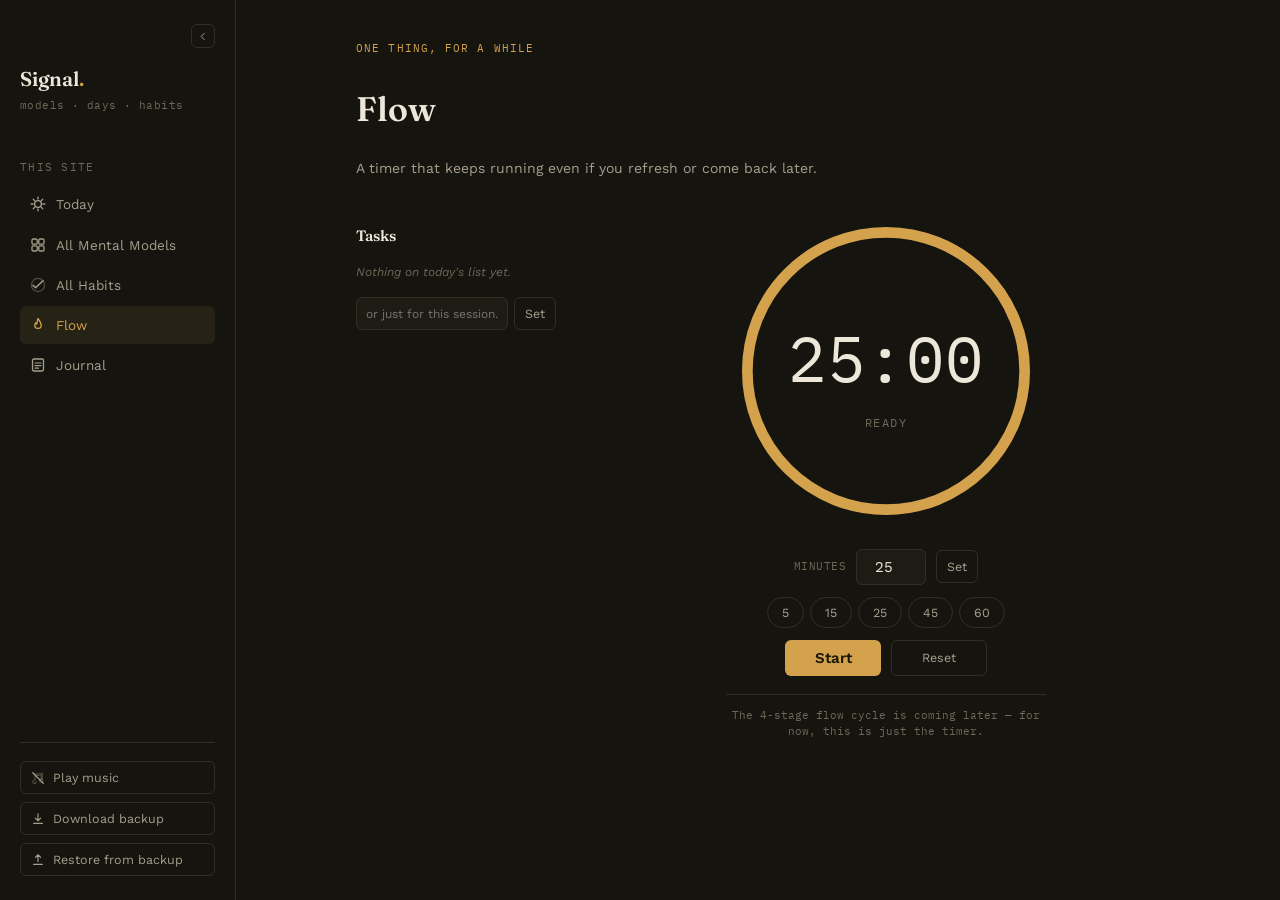
==== flow.html @ c30d636f "Clarity Dashboard - Core Baseline" ====
<!doctype html>
<html lang="en">
<head>
<meta charset="utf-8">
<meta name="viewport" content="width=device-width, initial-scale=1">
<title>Signal — Flow</title>
<link rel="preconnect" href="https://fonts.googleapis.com">
<link rel="preconnect" href="https://fonts.gstatic.com" crossorigin>
<link rel="stylesheet" href="https://fonts.googleapis.com/css2?family=Fraunces:opsz,wght@9..144,300;9..144,500;9..144,600;9..144,700&family=Work+Sans:wght@400;500;600;700&family=IBM+Plex+Mono:wght@400;500&display=swap">
<link rel="stylesheet" href="styles.css">
</head>
<body>
<div class="shell" id="shell">

  <aside class="sidebar" id="sidebarMount" data-active="flow"></aside>

  <main class="main">
    <div class="page-eyebrow">One thing, for a while</div>
    <div class="page-head sticky-head">
      <h1 class="page-title">Flow</h1>
    </div>
    <p class="page-desc">A timer that keeps running even if you refresh or come back later.</p>

    <div class="flow-layout">
      <div class="flow-tasks-panel">
        <div class="flow-tasks-heading" id="flowTasksHeading">Tasks</div>
        <div class="flow-task-list" id="flowTaskList"></div>
        <div id="flowCustomTaskArea"></div>
      </div>

      <div class="flow-timer-wrap">
        <div class="flow-ring-box">
          <svg viewBox="0 0 300 300" class="flow-ring-svg">
            <circle class="flow-ring-track" cx="150" cy="150" r="130"></circle>
            <circle class="flow-ring-progress" id="flowRingProgress" cx="150" cy="150" r="130"></circle>
          </svg>
          <div class="flow-ring-center" id="flowRingCenter">
            <div class="flow-time" id="flowTimeLabel">25:00</div>
            <div class="flow-state-label" id="flowStateLabel">ready</div>
            <div class="flow-ended-banner" id="flowEndedBanner">Time's up</div>
          </div>
        </div>

        <div class="flow-controls">
          <div class="flow-duration-row">
            <label for="flowDurationInput">Minutes</label>
            <input type="number" id="flowDurationInput" min="1" step="1" value="25">
            <button class="ghost-btn" id="flowSetBtn" type="button">Set</button>
          </div>
          <div class="flow-presets">
            <button class="tab-btn" data-min="5">5</button>
            <button class="tab-btn" data-min="15">15</button>
            <button class="tab-btn" data-min="25">25</button>
            <button class="tab-btn" data-min="45">45</button>
            <button class="tab-btn" data-min="60">60</button>
          </div>
          <div class="flow-action-row">
            <button class="submit" id="flowStartBtn" type="button">Start</button>
            <button class="ghost-btn" id="flowPauseBtn" type="button" style="display:none;">Pause</button>
            <button class="ghost-btn" id="flowResetBtn" type="button">Reset</button>
          </div>
        </div>

        <div class="flow-cycle-note">The 4-stage flow cycle is coming later — for now, this is just the timer.</div>
      </div>
    </div>
  </main>
</div>

<script src="nav.js"></script>
<script src="data.js"></script>
<script src="flow.js"></script>
</body>
</html>
---- styles.css ----
/* Google Fonts are loaded via <link> tags in each page's <head> instead of @import here —
   @import inside a stylesheet blocks the whole file (including background color) until the
   font CSS round-trips, which was the source of the white flash between page navigations. */

:root{
  --bg: #15140F;
  --bg-raised: #1D1B14;
  --bg-raised-2: #262316;
  --cream: #F2EBDD;
  --ink: #EDE7D9;
  --ink-dim: #A79F8C;
  --ink-faint: #6E6857;
  --gold: #D4A24C;
  --gold-dim: #8C723F;
  --rust: #B5502D;
  --sage: #7A8B6F;
  --line: #322F22;
  --radius-s: 6px;
  --radius-m: 12px;
  --radius-l: 18px;
  --font-display: 'Fraunces', serif;
  --font-body: 'Work Sans', sans-serif;
  --font-mono: 'IBM Plex Mono', monospace;
}

*{ box-sizing: border-box; }
html{ scroll-behavior: smooth; }

body{
  margin:0;
  background: var(--bg);
  color: var(--ink);
  font-family: var(--font-body);
  font-size: 15px;
  line-height: 1.5;
  -webkit-font-smoothing: antialiased;
}

html{ scrollbar-width: thin; scrollbar-color: var(--line) var(--bg); }
::-webkit-scrollbar{ width: 10px; height: 10px; }
::-webkit-scrollbar-track{ background: var(--bg); }
::-webkit-scrollbar-thumb{ background: var(--line); border-radius: 6px; border: 2px solid var(--bg); background-clip: padding-box; }
::-webkit-scrollbar-thumb:hover{ background: var(--gold-dim); background-clip: padding-box; }

a{ color: inherit; }

/* ---------- first-load splash ---------- */
.splash-overlay{
  position: fixed; inset: 0; z-index: 9999;
  background: #FBF9F4;
  display: flex; align-items: center; justify-content: center;
  transition: opacity 1250ms ease, filter 1250ms ease;
  opacity: 1; filter: blur(0);
}
.splash-overlay .splash-word{
  font-family: var(--font-display); font-size: 30px; letter-spacing: .05em;
  color: #1B1706; opacity: .88; transition: opacity 700ms ease;
}
.splash-overlay .splash-word .accent{ color: var(--gold); }
.splash-overlay.splash-fade{ opacity: 0; filter: blur(22px); }
.splash-overlay.splash-fade .splash-word{ opacity: 0; }
html.no-splash .splash-overlay{ display: none; }

/* ---------- Flow page ---------- */
/* tasks panel sits at a fixed left position rather than the whole pair being centered as a
   block — reads as more intentional than the old "timer shoved right of center" layout */
.flow-layout{ display:flex; gap: 56px; align-items:flex-start; padding-top: 0; }
.flow-tasks-panel{ width: 200px; flex-shrink:0; padding-top: 14px; }
.flow-tasks-heading{ font-family: var(--font-display); font-weight:600; font-size:15px; color: var(--ink); margin-bottom: 12px; transition: color .2s ease; }
.flow-tasks-heading.muted{ color: var(--ink-faint); }
.flow-task-list{ display:flex; flex-direction:column; gap:6px; margin-bottom: 12px; }
.flow-task-row{
  display:flex; align-items:center; gap:8px; padding: 7px 9px; border-radius: var(--radius-s);
  border: 1px solid transparent; cursor:pointer; opacity:.55; transition: opacity .2s ease, border-color .2s ease, background .2s ease;
}
.flow-task-row:hover{ opacity:.85; }
.flow-task-row.dimmed{ opacity:.28; }
.flow-task-row.dimmed:hover{ opacity:.4; }
.flow-task-row.selected{ opacity:1; border-color: var(--sage); background: rgba(122,139,111,0.12); cursor:pointer; }
.flow-task-row.locked{ cursor: default; }
.flow-task-row.locked:hover{ opacity: inherit; }
.flow-task-row.selected.locked{ cursor: default; }
.flow-task-dot{ width:8px; height:8px; border-radius:50%; flex-shrink:0; margin-top:1px; align-self:flex-start; }
.flow-task-text{ font-size:12.5px; color: var(--ink); overflow:hidden; text-overflow:ellipsis; white-space:nowrap; min-width:0; flex:1; }
.flow-task-text-col{ display:flex; flex-direction:column; gap:2px; min-width:0; flex:1; }
.flow-task-text-col .flow-task-text{ white-space:nowrap; }
.flow-task-subnote{ font-family: var(--font-mono); font-size: 9.5px; text-transform:uppercase; letter-spacing:.05em; color: var(--sage); opacity:.85; }
.flow-task-clear{ background:transparent; border:none; color: var(--ink-faint); cursor:pointer; font-size:14px; flex-shrink:0; padding:0 2px; }
.flow-task-clear:hover{ color: var(--rust); }
.flow-custom-task-row{ display:flex; gap:6px; }
.flow-custom-task-row input{ flex:1; min-width:0; background: var(--bg-raised); border:1px solid var(--line); color: var(--ink); padding:7px 9px; border-radius: var(--radius-s); font-size:12px; }
.flow-custom-task-row input:disabled, .flow-custom-task-row button:disabled{ opacity:.4; cursor:default; }

.flow-timer-wrap{ display:flex; flex-direction:column; align-items:center; gap:18px; padding: 0 0 16px; flex:1; }
.flow-ring-box{ position:relative; width: min(46vw, 320px); max-width:320px; aspect-ratio:1/1; }
.flow-ring-svg{ width:100%; height:100%; transform: rotate(-90deg); }
.flow-ring-track{ fill:none; stroke: var(--bg-raised-2); stroke-width: 10; }
.flow-ring-progress{
  fill:none; stroke: var(--gold); stroke-width: 10; stroke-linecap: round;
  transition: stroke-dashoffset 240ms linear;
}
.flow-ring-center{
  position:absolute; inset:0; display:flex; flex-direction:column; align-items:center; justify-content:center; gap:8px;
}
.flow-time{ font-family: var(--font-mono); font-size: clamp(40px, 9vw, 64px); color: var(--ink); letter-spacing: .02em; transition: opacity .2s ease; }
.flow-state-label{ font-family: var(--font-mono); font-size: 12px; text-transform:uppercase; letter-spacing:.12em; color: var(--ink-faint); transition: opacity .2s ease; }
/* "time's up" now renders directly inside the ring, replacing the time/state text rather than banner-ing above it */
.flow-ring-center.ended .flow-time,
.flow-ring-center.ended .flow-state-label{ display:none; }
.flow-ended-banner{
  display:none; flex-direction:column; align-items:center; gap:6px; text-align:center;
  color: var(--rust); font-family: var(--font-display); font-weight:600; font-size: 22px; padding: 0 20px;
}
.flow-ring-center.ended .flow-ended-banner{ display:flex; }
.flow-controls{ display:flex; flex-direction:column; align-items:center; gap:12px; width:100%; max-width:320px; }
.flow-duration-row{ display:flex; align-items:center; gap:10px; }
.flow-duration-row label{ font-family: var(--font-mono); font-size: 11px; color: var(--ink-faint); text-transform:uppercase; letter-spacing:.05em; }
.flow-duration-row input[type="number"]{ width: 70px; background: var(--bg-raised); border:1px solid var(--line); color: var(--ink); padding:8px 10px; border-radius: var(--radius-s); text-align:center; }
.flow-presets{ display:flex; gap:6px; flex-wrap:wrap; justify-content:center; }
.flow-action-row{ display:flex; gap:10px; }
.flow-action-row .submit, .flow-action-row .ghost-btn{ min-width: 96px; justify-content:center; }
.flow-cycle-note{ padding-top: 12px; border-top: 1px solid var(--line); font-family: var(--font-mono); font-size: 11px; color: var(--ink-faint); text-align:center; max-width: 320px; }
button, input, select, textarea{ font-family: inherit; font-size: inherit; color: inherit; }
::selection{ background: var(--gold-dim); color: var(--bg); }

/* ---------- layout shell ---------- */

.shell{
  display: grid;
  grid-template-columns: 236px 1fr;
  min-height: 100vh;
  transition: grid-template-columns .18s ease;
}
.shell.collapsed{ grid-template-columns: 64px 1fr; }

.sidebar{
  border-right: 1px solid var(--line);
  padding: 24px 20px;
  display: flex;
  flex-direction: column;
  position: sticky;
  top: 0;
  height: 100vh;
  overflow-y: auto;
}
.shell.collapsed .sidebar{ padding: 20px 10px; align-items: center; }

.collapse-btn{
  align-self: flex-end;
  background: transparent;
  border: 1px solid var(--line);
  color: var(--ink-dim);
  width: 24px; height: 24px;
  border-radius: 6px;
  cursor: pointer;
  display: flex; align-items: center; justify-content: center;
  margin-bottom: 16px;
  flex-shrink: 0;
}
.collapse-btn:hover{ color: var(--gold); border-color: var(--gold-dim); }
.shell.collapsed .collapse-btn{ align-self: stretch; width: 100%; height: 34px; }
.shell.collapsed .collapse-btn svg{ transform: rotate(180deg); }

.wordmark{
  font-family: var(--font-display);
  font-weight: 600;
  font-size: 20px;
  color: var(--ink);
  text-decoration: none;
  display: block;
  margin-bottom: 3px;
}
.wordmark .accent{ color: var(--gold); }
.wm-short{ display: none; }
.shell.collapsed .wm-full{ display: none; }
.shell.collapsed .wm-short{ display: inline; }

.sidebar-sub{
  font-family: var(--font-mono);
  font-size: 11px;
  color: var(--ink-faint);
  letter-spacing: 0.04em;
  margin-bottom: 30px;
}
.shell.collapsed .sidebar-sub{ display: none; }

.nav-group-label{
  font-family: var(--font-mono);
  font-size: 10.5px;
  text-transform: uppercase;
  letter-spacing: 0.12em;
  color: var(--ink-faint);
  margin: 16px 0 10px;
}
.shell.collapsed .nav-group-label{ display: none; }

.nav-list{ list-style:none; margin:0; padding:0; display:flex; flex-direction:column; gap:2px; }
.shell.collapsed .nav-list{ align-items: center; }

.nav-item{
  display:flex; align-items:center; gap:10px;
  padding: 9px 10px;
  border-radius: var(--radius-s);
  text-decoration:none;
  font-size: 13.5px;
  color: var(--ink-dim);
  transition: background .15s ease, color .15s ease;
}
.nav-item:hover{ background: var(--bg-raised); color: var(--ink); }
.nav-item.active{ background: var(--bg-raised-2); color: var(--gold); }
.nav-item svg{ flex-shrink:0; }
.shell.collapsed .nav-item{ justify-content: center; padding: 9px; width: 40px; }
.shell.collapsed .nav-item .label,
.shell.collapsed .nav-item .soon{ display: none; }

.nav-item.disabled{ color: var(--ink-faint); cursor: default; pointer-events: none; }
.nav-item.disabled .soon{
  margin-left:auto;
  font-family: var(--font-mono);
  font-size: 9.5px;
  border: 1px solid var(--line);
  border-radius: 20px;
  padding: 1px 6px;
  letter-spacing: 0.04em;
}

.sidebar-spacer{ flex: 1; min-height: 20px; }
.shell.collapsed .sidebar-spacer{ cursor: pointer; }
.shell.collapsed .sidebar-spacer:hover{ background: rgba(212,162,76,0.05); border-radius: var(--radius-s); }

.sidebar-footer{
  padding-top: 18px;
  border-top: 1px solid var(--line);
  display:flex; flex-direction:column; gap:8px;
}
.shell.collapsed .sidebar-footer{ align-items: center; }

.ghost-btn{
  background: transparent;
  border: 1px solid var(--line);
  color: var(--ink-dim);
  padding: 8px 10px;
  border-radius: var(--radius-s);
  font-size: 12.5px;
  cursor:pointer;
  text-align:left;
  display: flex; align-items: center; gap: 8px;
  transition: border-color .15s ease, color .15s ease;
}
.ghost-btn:hover{ border-color: var(--gold-dim); color: var(--ink); }
.shell.collapsed .sidebar .ghost-btn{ padding: 8px; justify-content: center; width: 100%; }

/* generic .submit fallback — several places only had a scoped `.add-form button.submit` etc.
   style, so any .submit button outside those specific parents (Flow's Start, the journal
   entry's Save) fell back to the browser's default white button. This is the base every
   .submit button gets; the scoped rules below just add extra per-context tweaks. */
.submit{ background: var(--gold); color:#1B1706; border:none; padding: 9px 18px; border-radius: var(--radius-s); font-weight:600; cursor:pointer; display:inline-flex; align-items:center; justify-content:center; gap:8px; }
.submit:hover{ background: #E4B565; }
.shell.collapsed .sidebar .ghost-btn .label{ display: none; }
#importFileInput{ display:none; }

.main{
  padding: 40px 48px 100px;
  max-width: 900px;
  margin: 0 auto;
  width: 100%;
}

.page-head{ margin-bottom: 40px; }
/* Sticky title bar. Only the title (+ inline action buttons, where a page has them) lives in
   here — the eyebrow and description are now siblings OUTSIDE this box (see each page's HTML),
   in normal document flow, not toggled by any JS. That's a deliberate structural fix: an
   earlier version put the eyebrow/description INSIDE this sticky box and shrank/faded them via
   a scroll-triggered class. Toggling their height changed this box's own height, which changed
   the whole page's total scroll height — and near the bottom of a shortish page, that was
   enough to make the browser auto-correct scroll position, which re-triggered the toggle,
   which changed the height again... a real feedback loop (visible as the header and even the
   scrollbar itself bouncing), not a detection glitch, and worse the more it kept "solving" by
   fading instead of moving the content out of the sticky box entirely.
   This version needs no JS to make the eyebrow/description disappear at all — they're normal
   content sitting just before/after this sticky bar, so they simply scroll away and slide
   behind it like any other content would, using position:sticky exactly as intended. Nothing
   here ever changes size, so nothing can ever feed back into itself. The only remaining JS
   (nav.js) just toggles a border-bottom color for a bit of polish once actually scrolled —
   that doesn't affect layout height either, so it's safe. */
.page-head.sticky-head{
  position: sticky; top: 0; z-index: 20;
  background: var(--bg);
  margin: 0 -48px 0; padding: 16px 48px 12px;
  border-bottom: 1px solid transparent;
}
.page-head.sticky-head.is-stuck{ border-bottom-color: var(--line); }
/* pages with no trailing .page-desc sibling (currently just Today) need their own spacing
   before the next section, since there's no following element to carry it instead */
.page-head.sticky-head.no-desc{ margin-bottom: 32px; }
.page-eyebrow{
  font-family: var(--font-mono);
  font-size: 11px;
  color: var(--gold);
  letter-spacing: 0.1em;
  text-transform: uppercase;
  margin-bottom: 10px;
}
.page-title-row{ display:flex; align-items: baseline; gap: 16px; flex-wrap: wrap; }
.page-title{ font-family: var(--font-display); font-weight: 600; font-size: 34px; margin: 0; }
.page-date{ font-family: var(--font-mono); font-size: 13px; color: var(--ink-dim); }
.page-desc{ color: var(--ink-dim); max-width: 56ch; font-size: 14px; margin: 10px 0 32px; }

/* ---------- section divider (signature element: the retrace curve) ---------- */

.retrace-divider{ display:flex; align-items:center; gap:14px; margin: 56px 0 32px; color: var(--ink-faint); }
.retrace-divider svg{ flex-shrink:0; color: var(--gold-dim); }
.retrace-divider .label{ font-family: var(--font-mono); font-size: 11px; letter-spacing: 0.08em; text-transform: uppercase; white-space: nowrap; }
.retrace-divider .rule{ height:1px; background: linear-gradient(to right, var(--ink-dim), transparent); flex:1; }

section.block{ scroll-margin-top: 24px; }
.block-head{ display:flex; align-items: baseline; justify-content: space-between; gap: 16px; margin-bottom: 18px; }
.block-title{ font-family: var(--font-display); font-weight: 600; font-size: 22px; margin: 0; }
.block-title small{ font-family: var(--font-mono); font-weight: 400; font-size: 11px; color: var(--ink-faint); margin-left: 10px; letter-spacing: 0.04em; }

/* ---------- mental models ---------- */

.models-grid{ display:grid; grid-template-columns: repeat(2, 1fr); gap: 18px; }
.models-grid.full{ grid-template-columns: repeat(3, 1fr); }

.model-card{
  background: var(--bg-raised);
  border: 1px solid #423E2B; /* a touch lighter than --line — the add-model card was barely visible against the page background */
  border-radius: var(--radius-l);
  overflow:hidden;
  text-decoration:none;
  display:block;
  cursor: pointer;
  transition: transform .18s ease, border-color .18s ease;
}
.model-card:hover{ transform: translateY(-2px); border-color: var(--gold-dim); }
.model-card .frame{ aspect-ratio: 1 / 1; overflow:hidden; background:#000; }
.model-card img{ width:100%; height:100%; object-fit:cover; display:block; }
.model-card .cap{ padding: 16px 18px 18px; }
.model-card .cap h3{ font-family: var(--font-display); font-size: 16px; font-weight: 600; margin: 0 0 6px; color: var(--ink); }
.model-card .cap p{ margin:0; font-size: 12.8px; color: var(--ink-dim); line-height: 1.5; }

.model-card.placeholder{
  border-style: dashed; cursor: default;
  display:flex; align-items:center; justify-content:center;
  min-height: 180px; color: var(--ink-faint);
  font-family: var(--font-mono); font-size: 12px; text-align:center; padding: 20px;
}

/* ---------- model detail page ---------- */

.model-detail-hero{ display:grid; grid-template-columns: 260px 1fr; gap:28px; margin-bottom:36px; align-items:start; }
.model-detail-hero .frame{ border-radius: var(--radius-l); overflow:hidden; aspect-ratio:1/1; border:1px solid var(--line); cursor: zoom-in; }
.model-detail-hero img{ width:100%; height:100%; object-fit:cover; display:block; }
.model-detail-hero h1{ font-family: var(--font-display); font-size:28px; margin:0 0 10px; }
.model-detail-hero p{ color: var(--ink-dim); font-size:14px; max-width:52ch; }

/* ---------- model image lightbox ---------- */
.lightbox-overlay{
  position: fixed; inset:0; z-index: 500; background: rgba(10,9,6,0.88);
  display:flex; align-items:center; justify-content:center; padding: 40px; cursor: zoom-out;
  animation: lightbox-fade .15s ease;
}
@keyframes lightbox-fade{ from{ opacity:0; } to{ opacity:1; } }
.lightbox-overlay img{
  max-width: 100%; max-height: 100%; border-radius: var(--radius-m);
  box-shadow: 0 20px 60px rgba(0,0,0,.5); cursor: default;
}

.note-form{ display:flex; flex-direction:column; gap:10px; margin-bottom: 24px; }
.note-form textarea{ background: var(--bg-raised); border:1px solid var(--line); color: var(--ink); padding:12px; border-radius: var(--radius-m); min-height:90px; font-family: var(--font-body); resize:vertical; }
.note-form button{ align-self:flex-start; background: var(--gold); color:#1B1706; border:none; padding:9px 18px; border-radius: var(--radius-s); font-weight:600; cursor:pointer; }
.note-item{ background: var(--bg-raised); border:1px solid var(--line); border-radius: var(--radius-m); padding:14px 16px; margin-bottom:10px; }
.note-item .note-meta{ display:flex; justify-content:space-between; align-items:center; margin-bottom:6px; }
.note-item .note-date{ font-family: var(--font-mono); font-size:10.5px; color: var(--ink-faint); }
.note-item .note-del{ background:none; border:none; color:var(--ink-faint); cursor:pointer; font-size:14px; }
.note-item .note-del:hover{ color: var(--rust); }
.note-item p{ margin:0; font-size:13.5px; white-space:pre-wrap; line-height:1.55; }

/* ---------- day nav / add form ---------- */

.day-nav{ display:flex; align-items:center; gap:10px; margin-bottom: 18px; font-family: var(--font-mono); }
.day-nav-dategroup{ display:flex; align-items:center; gap:10px; }
.day-nav button{ background: var(--bg-raised); border: 1px solid var(--line); color: var(--ink-dim); width: 30px; height: 30px; border-radius: var(--radius-s); cursor:pointer; }
.day-nav button:hover{ color: var(--gold); border-color: var(--gold-dim); }
.day-nav .current-date{ font-size: 13px; color: var(--ink); width: 236px; flex-shrink:0; white-space: nowrap; }
.day-nav .today-btn{ width:auto; padding: 0 10px; font-size: 11px; color: var(--ink-dim); }

.add-form{ display:flex; gap: 8px; margin-bottom: 20px; flex-wrap: wrap; align-items:center; background: var(--bg-raised); border: 1px solid var(--line); padding: 12px; border-radius: var(--radius-m); }
.add-form input, .add-form select{ background: var(--bg); border: 1px solid var(--line); color: var(--ink); padding: 8px 10px; border-radius: var(--radius-s); }
.add-form .task-text{ flex: 1 1 200px; }
.add-form .task-time{ width: 110px; font-family: var(--font-mono); }
.add-form .task-notes{ flex: 1 1 160px; }
.add-form button.submit{ background: var(--gold); color: #1B1706; border: none; padding: 8px 16px; border-radius: var(--radius-s); font-weight: 600; cursor: pointer; }
.add-form button.submit:hover{ background: #E4B565; }

.dur-input{ display:flex; gap:4px; align-items:center; }
.dur-input input{ width: 54px; }
.dur-input select{ width: 66px; }

/* ---------- day grid (24h view) ---------- */

.day-grid-wrap{
  max-height: 560px;
  overflow-y: auto;
  border: 1px solid var(--line);
  border-radius: var(--radius-m);
  background: var(--bg-raised);
  margin-bottom: 20px;
  scrollbar-width: thin;
  scrollbar-color: var(--line) var(--bg-raised);
}
.day-grid{ position: relative; }
.grid-slot{
  height: 38px; display:flex; align-items:center; border-top: 1px dashed var(--line);
  position: relative; cursor: pointer; transition: background .1s ease;
}
.grid-slot:first-child{ border-top: none; }
.grid-slot.hour-line{ border-top: 1px solid var(--line); }
.grid-slot:hover{ background: rgba(212,162,76,0.07); }
.slot-label{ font-family: var(--font-mono); font-size: 9.5px; color: var(--ink-faint); width: 52px; flex-shrink: 0; padding-left: 8px; pointer-events: none; }
.slot-plus-fill{
  opacity: 0; flex: 1; margin-right: 10px; text-align: right;
  font-family: var(--font-mono); font-size: 11px; color: var(--gold);
  transition: opacity .1s ease; pointer-events: none;
}
.grid-slot:hover .slot-plus-fill{ opacity: 1; }
.day-grid-wrap::-webkit-scrollbar-track{ background: var(--bg-raised); }
.day-grid-wrap::-webkit-scrollbar-thumb{ border-color: var(--bg-raised); }
.grid-tasks{ position: absolute; top: 0; left: 52px; right: 10px; pointer-events: none; }

/* ---------- day-list: section toolbars, mode tabs, collapse, drag, priority ---------- */
.section-toolbar{ display:flex; align-items:center; justify-content:space-between; flex-wrap:wrap; gap:10px; margin-bottom:12px; }
.section-collapse-btn{
  background: transparent; border: none; color: var(--ink);
  font-family: var(--font-display); font-weight: 600; font-size: 20px;
  padding: 2px 0; cursor: pointer; display:flex; align-items:center; gap:9px;
  text-align:left;
}
.section-collapse-btn:hover{ color: var(--gold); border-color: transparent; }
.section-collapse-btn .sc-arrow{ font-family: var(--font-mono); font-size: 15px; color: var(--ink-faint); transition: color .15s ease; }
.section-collapse-btn:hover .sc-arrow{ color: var(--gold-dim); }
.list-mode-tabs{ display:flex; gap:4px; }
.priority-tools{ display:flex; gap:8px; margin-bottom:14px; justify-content:flex-end; }
.log-feed-more-btn{ width:100%; justify-content:center; margin-top:10px; }
.priority-tools .danger-ghost{ border-color: var(--rust); color: var(--rust); }
.priority-tools .danger-ghost:hover{ background: rgba(181,80,45,0.1); color: var(--rust); }
.section-divider{ height:1px; background: var(--line); margin: 22px 0; }
.entry-inline-divider{ height:1px; background: var(--line); margin: 10px 0; }
.entry-drag-handle{ cursor:grab; color: var(--ink-faint); flex-shrink:0; font-size:14px; line-height:1; padding-right:2px; user-select:none; }
.entry-drag-handle:hover{ color: var(--gold-dim); }
.entry.dragging{ opacity:.35; }
.entry[draggable="true"]{ cursor:default; }
.entry-priority-input{ width: 38px; flex-shrink:0; text-align:center; background: var(--bg); border:1px solid var(--line); color: var(--ink); border-radius: var(--radius-s); font-family: var(--font-mono); font-size:11.5px; padding: 5px 2px; }
.entry-priority-input:focus{ border-color: var(--gold-dim); outline:none; }
.task-block{
  position: absolute;
  background: var(--task-color, var(--gold-dim)); border-left: 3px solid var(--task-color-strong, var(--gold));
  border-radius: 5px; padding: 2px 7px; font-size: 11px;
  overflow: hidden; cursor: pointer; pointer-events: auto; color: #1B1706;
  display:flex; align-items:center; gap:5px; box-sizing: border-box;
  border-right: 1px solid rgba(0,0,0,0.15);
}
.task-block.done{ opacity: .5; text-decoration: line-through; }
.tb-time{ font-family: var(--font-mono); font-size: 9px; opacity: .8; flex-shrink: 0; }
.tb-text{ overflow: hidden; text-overflow: ellipsis; white-space: nowrap; }
.tb-repeat{ flex-shrink: 0; font-size: 9px; opacity: .85; }

.day-entries{ display:flex; flex-direction:column; gap:8px; }
.entry{ display:flex; align-items:center; gap: 12px; background: var(--bg-raised); border: 1px solid var(--line); border-left: 3px solid var(--task-color-strong, var(--gold-dim)); border-radius: var(--radius-s); padding: 10px 12px; cursor: pointer; }
.entry.done{ opacity: 0.5; }
.entry.done .entry-text{ text-decoration: line-through; }
.entry-check{ width: 18px; height:18px; border-radius: 5px; border: 1px solid var(--ink-faint); background: transparent; cursor:pointer; flex-shrink:0; display:flex; align-items:center; justify-content:center; }
.entry.done .entry-check{ background: var(--task-color-strong, var(--sage)); border-color: var(--task-color-strong, var(--sage)); }
.entry-time{ font-family: var(--font-mono); font-size: 11.5px; color: var(--gold); width: 48px; flex-shrink:0; }
.entry-text{ flex:1; font-size: 13.5px; }
.entry-dur{ font-family: var(--font-mono); font-size: 11px; color: var(--ink-faint); flex-shrink:0; }
.entry-del{ background:none; border:none; color: var(--ink-faint); cursor:pointer; font-size: 15px; padding: 2px 6px; flex-shrink:0; }
.entry-del:hover{ color: var(--rust); }

.empty-note{ color: var(--ink-faint); font-size: 13px; font-style: italic; padding: 14px 0; }

/* ---------- day-list archive (unchecked, non-repeating tasks left behind on past days) ---------- */
.archive-toggle{
  background: transparent; border: none; color: var(--ink-faint);
  font-family: var(--font-mono); font-size: 11.5px; letter-spacing: .04em;
  padding: 10px 0 6px; cursor: pointer; display:flex; align-items:center; gap:7px;
  text-align:left; width: 100%;
}
.archive-toggle:hover{ color: var(--ink-dim); }
.archive-toggle .sc-arrow{ font-size: 12px; }
.archive-toggle .archive-count{ color: var(--gold-dim); }
.archive-list{ display:flex; flex-direction:column; gap:7px; padding: 4px 0 4px; }
.archive-row{
  display:flex; align-items:center; gap: 10px; background: var(--bg-raised); border: 1px dashed var(--line);
  border-radius: var(--radius-s); padding: 8px 12px; opacity:.8;
}
.archive-row .entry-check{ width: 18px; height:18px; border-radius: 5px; border: 1px solid var(--ink-faint); background: transparent; cursor:pointer; flex-shrink:0; display:flex; align-items:center; justify-content:center; }
.archive-row .ar-text{ flex:1; font-size: 13px; color: var(--ink-dim); }
.archive-row .ar-date{ font-family: var(--font-mono); font-size: 10.5px; color: var(--ink-faint); flex-shrink:0; }
.archive-row .ar-restore{ background: transparent; border: 1px solid var(--line); color: var(--ink-dim); padding: 5px 10px; border-radius: var(--radius-s); font-size: 11px; cursor:pointer; flex-shrink:0; }
.archive-row .ar-restore:hover{ border-color: var(--gold-dim); color: var(--gold); }
.archive-row .entry-del-x{ background:none; border:none; color: var(--ink-faint); cursor:pointer; font-size: 15px; padding: 2px 4px; flex-shrink:0; }
.archive-row .entry-del-x:hover{ color: var(--rust); }

/* ---------- search ---------- */

.search-box{ display:flex; gap:8px; margin-top: 22px; align-items: stretch; }
.search-box input, .search-box button{ height: 38px; line-height: normal; -webkit-appearance: none; appearance: none; margin:0; }
.search-box input{ flex:1; background: var(--bg-raised); border: 1px solid var(--line); color: var(--ink); padding: 9px 12px; border-radius: var(--radius-s); }
.search-box button{ background: var(--bg-raised-2); border: 1px solid var(--line); color: var(--ink-dim); padding: 9px 14px; border-radius: var(--radius-s); cursor:pointer; flex-shrink:0; display:flex; align-items:center; justify-content:center; }
.search-box button:hover{ color: var(--gold); }

.search-results{ margin-top: 14px; }
.search-summary{ font-family: var(--font-mono); font-size: 11.5px; color: var(--gold); margin-bottom: 10px; }
.search-group-label{ font-family: var(--font-mono); font-size: 10.5px; text-transform: uppercase; letter-spacing: 0.08em; color: var(--ink-faint); margin: 16px 0 8px; }
.search-group-label:first-child{ margin-top: 0; }
.search-row{ display:flex; gap: 10px; padding: 8px 0; border-bottom: 1px solid var(--line); font-size: 13px; align-items:baseline; }
.search-row .sr-date{ font-family: var(--font-mono); font-size: 11px; color: var(--ink-faint); width: 130px; flex-shrink:0; }
.search-row .sr-text{ flex:1; }
.search-row .sr-meta{ font-family: var(--font-mono); font-size: 11px; color: var(--ink-faint); }

.habit-result-row{ display:flex; align-items:center; gap:10px; padding:9px 10px; background: var(--bg-raised); border:1px solid var(--line); border-radius: var(--radius-s); margin-bottom:6px; text-decoration:none; color:inherit; }
.habit-result-row:hover{ border-color: var(--gold-dim); }
.habit-result-row .sw-badge{ width:24px; height:24px; border-radius:7px; display:flex; align-items:center; justify-content:center; font-size:12px; flex-shrink:0; border: 1px solid var(--line); }
.habit-result-row .hr-name{ flex:1; font-size:13px; }
.habit-result-row .hr-stats{ font-family: var(--font-mono); font-size:11px; color: var(--ink-faint); }

/* ---------- habit tracker ---------- */

.tabs{ display:flex; gap:4px; margin-bottom:18px; }
.tab-btn{ background: transparent; border: 1px solid var(--line); color: var(--ink-dim); padding: 7px 14px; border-radius: 20px; font-size: 12.5px; cursor:pointer; }
.tab-btn.active{ background: var(--gold); color:#1B1706; border-color: var(--gold); font-weight:600; }

.habit-add{ display:flex; gap:10px; margin-bottom: 18px; flex-wrap:wrap; background: var(--bg-raised); border: 1px solid var(--line); padding: 12px; border-radius: var(--radius-m); align-items:flex-end; }
.habit-add .field, .habit-edit-form .field{ display:flex; flex-direction:column; gap:4px; }
.field-hint{ font-family: var(--font-mono); font-size: 9.5px; color: var(--ink-faint); text-transform: uppercase; letter-spacing: .05em; }
input[type="text"].name-input{ width: 170px; background: var(--bg); border: 1px solid var(--line); color: var(--ink); padding: 8px 10px; border-radius: var(--radius-s); }
.icon-field{ position: relative; }
.icon-field input[type="text"], .modal .icon-field input[type="text"]{ width: 60px; text-align:center; background: var(--bg); border: 1px solid var(--line); color: var(--ink); padding: 8px 4px; border-radius: var(--radius-s); cursor: pointer; font-size: 15px; overflow: hidden; text-overflow: ellipsis; white-space: nowrap; }
.icon-field .icon-hint-btn{
  position:absolute; top:-5px; right:-5px; width:16px; height:16px; border-radius:50%;
  background: var(--bg-raised-2); border:1px solid var(--line); color: var(--ink-faint);
  font-size:9px; cursor:pointer; display:flex; align-items:center; justify-content:center; line-height:1;
}
.icon-field .icon-hint-btn:hover{ color: var(--gold); border-color: var(--gold-dim); }
.emoji-popup{
  position:absolute; top:calc(100% + 6px); left:0;
  background: var(--bg-raised-2); border:1px solid var(--line); border-radius: var(--radius-m);
  padding:10px; display:grid; grid-template-columns: repeat(8, 28px); grid-auto-rows: 28px; gap:4px;
  width: max-content; z-index: 60; box-shadow: 0 10px 30px rgba(0,0,0,.45);
}
.emoji-popup button{
  background:transparent; border:none; font-size:16px; line-height:1; padding:0; border-radius:5px; cursor:pointer;
  width:28px; height:28px; display:flex; align-items:center; justify-content:center; overflow:hidden;
}
.emoji-popup button:hover{ background: var(--bg-raised); }

.color-picker{ display:flex; gap:6px; align-items:center; flex-wrap: wrap; max-width: 220px; }
.edit-row-icon-color .color-picker{ max-width: none; flex-wrap: nowrap; }
/* the add-habit popup got wider (habit-add-modal .modal) but its Color field was still capped
   at the old narrow max-width, wrapping the swatches into a little box and leaving empty space
   beside it — let it run the full width of the modal in one row instead. */
.habit-add-modal .color-picker{ max-width: none; flex-wrap: nowrap; width: 100%; }
.color-swatch{ width:20px; height:20px; border-radius:50%; border: 2px solid transparent; cursor:pointer; flex-shrink:0; }
.color-swatch.selected{ border-color: var(--ink); }
input[type=color].color-native{ width:22px; height:22px; padding:0; border:1px dashed var(--ink-faint); border-radius:50%; overflow:hidden; background:none; cursor:pointer; flex-shrink:0; }

.habit-add button.submit{ background: var(--gold); color:#1B1706; border:none; padding: 9px 16px; border-radius: var(--radius-s); font-weight:600; cursor:pointer; height: 36px; margin-left: auto; }

.habit-today-list{ display:flex; flex-direction:column; gap:8px; }
.habit-row{ display:flex; align-items:center; gap:12px; background: var(--bg-raised); border: 1px solid var(--line); border-radius: var(--radius-s); padding: 9px 12px; }
.habit-row.done{ opacity: 0.5; }
/* while hovering a logged habit, or while its metric/note is actually focused for editing,
   drop the muting so it reads like any other (unlogged) row until you move on */
.habit-row.done:hover,
.habit-row.done:focus-within{ opacity: 1; }
.habit-row.dragging{ opacity: .35; }
.habit-row .entry-drag-handle{ cursor:grab; }
.habit-identity{ display:flex; align-items:center; gap:9px; text-decoration:none; color:inherit; flex-shrink: 0; width: 170px; min-width:0; }
.habit-identity:hover .habit-name{ color: var(--gold); }
.habit-icon-badge{ width:26px; height:26px; border-radius:8px; border:1px solid var(--line); display:flex; align-items:center; justify-content:center; font-size:13.5px; flex-shrink:0; }
.habit-name{ font-size:13.5px; white-space:nowrap; overflow:hidden; text-overflow:ellipsis; transition: color .1s ease; }
.habit-note-input{ flex:1; min-width:0; background: var(--bg); border:1px solid var(--line); color: var(--ink-dim); padding:7px 10px; border-radius: var(--radius-s); font-size:12px; }
.habit-toggle{ width:30px; height:30px; border-radius:50%; border:2px solid var(--line); background:transparent; cursor:pointer; flex-shrink:0; display:flex; align-items:center; justify-content:center; font-size:14px; color:#1B1706; }

/* a deleted habit, still shown only because it has a logged record on this exact date —
   read-only history, not an editable row */
.habit-row-ghost{ opacity:.7; }
.habit-row-ghost:hover{ opacity:.7; } /* the normal .habit-row.done un-mute-on-hover doesn't apply here — this dimness is permanent, not a "logged today" mute */
.ghost-tag{ font-family: var(--font-mono); font-size:9.5px; text-transform:uppercase; letter-spacing:.05em; color: var(--ink-faint); border:1px solid var(--line); border-radius:4px; padding:1px 4px; margin-left:6px; }
.ghost-note{ flex:1; min-width:0; font-size:12px; color: var(--ink-faint); white-space:nowrap; overflow:hidden; text-overflow:ellipsis; }
.ghost-done{ width:30px; text-align:center; color: var(--gold); flex-shrink:0; }

.cal-nav{ display:flex; align-items:center; gap:10px; margin-bottom:14px; font-family: var(--font-mono); }
.cal-nav button{ background: var(--bg-raised); border:1px solid var(--line); color: var(--ink-dim); width:28px; height:28px; border-radius: var(--radius-s); cursor:pointer; }
.cal-nav button:hover{ color: var(--gold); border-color: var(--gold-dim); }
.cal-nav .cal-label{ font-size: 13px; min-width: 130px; }

.cal-legend{ display:flex; gap:14px; flex-wrap:wrap; margin-bottom:14px; }
.cal-legend .li{ display:flex; align-items:center; gap:6px; font-size:11.5px; color: var(--ink-dim); }
.cal-legend .sw{ width:9px; height:9px; border-radius:50%; flex-shrink:0; }

.cal-grid{ display:grid; grid-template-columns: repeat(7, 1fr); gap: 6px; }
.cal-dow{ font-family: var(--font-mono); font-size: 10px; color: var(--ink-faint); text-align:center; padding-bottom: 4px; }
.cal-cell{ aspect-ratio: 1/1; border: 1px solid var(--line); border-radius: 7px; background: var(--bg-raised); padding: 5px; cursor:pointer; display:flex; flex-direction:column; justify-content: space-between; }
.cal-cell:hover{ border-color: var(--gold-dim); }
.cal-cell.empty{ visibility:hidden; }
.cal-cell.today{ border-color: var(--gold); }
.cal-cell .cal-daynum{ font-family: var(--font-mono); font-size: 10.5px; color: var(--ink-faint); }
.cal-cell.selected{ background: var(--bg-raised-2); }
.cal-dots{ display:flex; flex-wrap:wrap; gap:3px; }
.cal-dots .d{ width:7px; height:7px; border-radius:50%; }

.cal-detail{ margin-top: 18px; padding: 14px; background: var(--bg-raised); border: 1px solid var(--line); border-radius: var(--radius-m); font-size: 13px; }
.cal-detail h4{ margin:0 0 8px; font-family: var(--font-mono); font-size: 11px; text-transform: uppercase; letter-spacing: 0.08em; color: var(--ink-faint); }
.cal-detail .item{ display:flex; align-items:center; gap:8px; padding: 4px 0; }
.cal-detail .sw{ width:8px; height:8px; border-radius:50%; flex-shrink:0; }

/* ---------- habit detail page ---------- */

.habit-detail-hero{ display:flex; align-items:center; gap:16px; margin-bottom: 28px; flex-wrap:wrap; }
.habit-detail-hero .badge{ width:56px; height:56px; border-radius:16px; display:flex; align-items:center; justify-content:center; font-size:26px; border:1px solid var(--line); flex-shrink:0; }
.habit-detail-hero h1{ font-family: var(--font-display); font-size:26px; margin:0; }
.habit-detail-hero .stats{ font-family: var(--font-mono); font-size:12px; color: var(--ink-dim); margin-top:4px; }
.habit-detail-actions{ margin: 24px 0 30px; display:flex; gap:8px; justify-content:flex-end; }
.habit-detail-actions .danger{ background:transparent; border:1px solid var(--rust); color: var(--rust); padding:8px 14px; border-radius: var(--radius-s); cursor:pointer; font-size: 12.5px; }
.habit-detail-actions .danger:hover{ background: rgba(181,80,45,0.1); }
.habit-danger-zone{ margin: 40px 0 20px; padding-top: 24px; border-top: 1px solid var(--line); display:flex; gap:10px; justify-content:flex-end; }
.habit-danger-zone .danger{ background:transparent; border:1px solid var(--rust); color: var(--rust); padding:8px 14px; border-radius: var(--radius-s); cursor:pointer; font-size: 12.5px; }
.habit-danger-zone .danger:hover{ background: rgba(181,80,45,0.1); }

.habit-edit-form{ background: var(--bg-raised); border:1px solid var(--line); border-radius: var(--radius-m); padding:16px; margin-bottom:26px; display:flex; flex-direction:column; gap:16px; }
.habit-edit-form .edit-row{ display:flex; flex-wrap:wrap; gap:14px; align-items:flex-end; }
.habit-edit-form .edit-row-icon-color .name-input{ width: 170px; max-width:100%; }
.habit-edit-form .edit-actions{ justify-content:flex-end; gap:10px; margin-top:-8px; }
.habit-edit-form input[type="text"],
.habit-edit-form select{ background: var(--bg); border: 1px solid var(--line); color: var(--ink); padding: 8px 10px; border-radius: var(--radius-s); }
.habit-edit-form input[type="text"].name-input{ width: 170px; }
.habit-edit-form button.submit{ background: var(--gold); color:#1B1706; border:none; padding: 9px 16px; border-radius: var(--radius-s); font-weight:600; cursor:pointer; height: 36px; }
.habit-edit-form button.submit:hover{ background: #E4B565; }
.habit-edit-form .ghost-btn{ height:36px; }

.today-toggle-row{ display:flex; align-items:center; gap:12px; background: var(--bg-raised); border:1px solid var(--line); border-radius: var(--radius-m); padding:14px 16px; margin-bottom: 26px; }
.today-toggle-row input[type=text]{ flex:1; background: var(--bg); border:1px solid var(--line); color: var(--ink); padding:9px 12px; border-radius: var(--radius-s); }

.year-nav{ display:flex; align-items:center; gap:10px; margin-bottom:14px; font-family: var(--font-mono); }
.year-nav button{ background: var(--bg-raised); border:1px solid var(--line); color: var(--ink-dim); width:28px; height:28px; border-radius: var(--radius-s); cursor:pointer; }
.year-nav button:hover{ color: var(--gold); border-color: var(--gold-dim); }
.year-nav .year-label{ font-size:13px; min-width: 50px; }

.year-heatmap-wrap{ overflow-x:auto; padding-bottom: 8px; }
.year-months{ display:flex; gap:3px; font-family: var(--font-mono); font-size:9.5px; color: var(--ink-faint); margin-bottom:4px; margin-left: 18px; }
.year-heatmap{ display:flex; gap:3px; }
.year-dow-labels{ display:flex; flex-direction:column; gap:3px; margin-right:4px; font-family: var(--font-mono); font-size: 8.5px; color: var(--ink-faint); }
.year-dow-labels span{ height:11px; line-height:11px; }
.year-week{ display:flex; flex-direction:column; gap:3px; }
.year-day{ width:11px; height:11px; border-radius:3px; background: var(--bg-raised-2); border:1px solid var(--line); }
.year-day.future{ opacity: .3; }

.habit-log-feed{ margin-top: 10px; }
.habit-log-feed .search-row .sr-date{ width: 110px; }

/* ---------- modal (day entry add/edit) ---------- */

.modal-overlay{ position:fixed; inset:0; background: rgba(10,9,5,0.62); display:flex; align-items:center; justify-content:center; z-index:100; padding: 20px; }
.modal{ background: var(--bg-raised); border:1px solid var(--line); border-radius: var(--radius-l); padding: 24px; width: 440px; max-width: 100%; max-height: 90vh; overflow-y:auto; }
.modal h3{ font-family: var(--font-display); margin:0 0 4px; font-size:18px; }
.modal label{ display:block; font-family: var(--font-mono); font-size:10.5px; text-transform:uppercase; letter-spacing:.06em; color: var(--ink-faint); margin: 14px 0 6px; }
.field-hint-inline{ text-transform:none; letter-spacing:0; color: var(--ink-faint); font-size: 9.5px; opacity:.75; }
.modal input[type=text], .modal input[type=time], .modal input[type=number], .modal textarea, .modal select{
  width:100%; background: var(--bg); border:1px solid var(--line); color: var(--ink); padding: 9px 10px; border-radius: var(--radius-s);
}
.modal textarea{ min-height:70px; resize:vertical; font-family: var(--font-body); }
.modal-row{ display:flex; gap:10px; }
.modal-row > div{ flex:1; min-width: 0; }
.modal .dur-input{ width: 100%; }
.modal .dur-input input[type=number]{ width: 76px; flex: 0 0 76px; font-size: 15px; text-align: center; }
.modal .dur-input select{ width: auto; flex: 1; min-width: 64px; }
.modal-repeat-row{
  display:flex; align-items:center; justify-content: space-between; gap:10px;
  margin-top: 16px; padding: 10px 12px; background: var(--bg); border: 1px solid var(--line); border-radius: var(--radius-s);
}
.modal-repeat-row .rr-label{ font-size: 13px; display:flex; align-items:center; gap:8px; }
.switch{
  position: relative; width: 38px; height: 22px; flex-shrink: 0;
}
.switch input{ opacity: 0; width: 0; height: 0; position: absolute; }
.switch .track{
  position:absolute; inset:0; background: var(--line); border-radius: 20px; cursor:pointer; transition: background .15s ease;
}
.switch .track::after{
  content:''; position:absolute; width:16px; height:16px; left:3px; top:3px; background: var(--ink); border-radius:50%; transition: transform .15s ease;
}
.switch input:checked + .track{ background: var(--gold-dim); }
.switch input:checked + .track::after{ transform: translateX(16px); background: #1B1706; }
.modal-repeat-hint{ font-size: 11px; color: var(--ink-faint); margin-top: 6px; }
.modal-actions{ display:flex; align-items:center; gap:8px; margin-top:22px; }
.modal-actions .submit{ background: var(--gold); color:#1B1706; border:none; padding:9px 18px; border-radius: var(--radius-s); font-weight:600; cursor:pointer; }
.modal-actions .danger{ background:transparent; border:1px solid var(--rust); color: var(--rust); padding:9px 14px; border-radius: var(--radius-s); cursor:pointer; }
.modal-actions .ghost-btn{ padding: 9px 14px; }
.modal-actions .spacer{ flex:1; }

/* ---------- day entry: quick delete-x on list rows ---------- */
.entry-del-x{
  background:none; border:none; color: var(--ink-faint); cursor:pointer;
  font-size: 16px; line-height:1; padding: 2px 4px; flex-shrink:0; opacity:.6;
}
.entry-del-x:hover{ color: var(--rust); opacity:1; }
.entry-repeat-badge{ font-size: 11px; opacity:.8; flex-shrink:0; }

/* ---------- habit metric ---------- */
.habit-metric-input{
  width: 120px; flex-shrink:0; background: var(--bg); border:1px solid var(--line); color: var(--ink-dim);
  padding:7px 9px; border-radius: var(--radius-s); font-size:12px;
}
.metric-cell{ min-width: 110px; display:flex; align-items:center; }
.metric-display{
  display:inline-flex; align-items:center; height: 20px; line-height:20px; font-size:12px; color: var(--ink-dim); cursor:pointer;
  border-bottom: 1px dashed var(--ink-faint); padding: 0; max-width: 160px;
  overflow:hidden; text-overflow:ellipsis; white-space:nowrap;
}
.metric-display:hover{ color: var(--gold); border-color: var(--gold-dim); }
.metric-display.is-default{ color: var(--ink-dim); border-color: var(--gold-dim); }
.metric-display.is-default:hover{ color: var(--gold); }
.metric-edit-input{
  width: 120px; background: var(--bg); border:1px solid var(--gold-dim); color: var(--ink);
  padding:6px 8px; border-radius: var(--radius-s); font-size:12px;
}
.metric-hint{ font-family: var(--font-mono); font-size: 9.5px; color: var(--ink-faint); margin-top:3px; }

/* ---------- habit detail: prominent color marker + note dot (single-habit month view) ---------- */
.cal-cell .cal-mark{
  width: 100%; height: 16px; border-radius: 5px; background: transparent;
  position: relative;
}
.cal-cell .cal-mark.done{ background: var(--habit-color, var(--gold)); }
.cal-cell .note-dot{
  position: absolute; top: -3px; right: -3px;
  width: 9px; height: 9px; border-radius: 50%;
  background: #fff; border: 1.5px solid var(--bg-raised);
}

/* ---------- all-habits calendar: bigger dots + legend (index.html) ---------- */
.cal-legend.big .li{ font-size: 13px; gap: 8px; }
.cal-legend.big .sw{ width: 13px; height: 13px; }
.cal-dots.big{ gap: 4px; }
.cal-dots.big .d{ width: 10px; height: 10px; }

/* ---------- year heatmap: date readout + smaller note dot ---------- */
.year-day{ position: relative; }
.year-day .yd-note{
  position: absolute; top: -2px; right: -2px; width: 5px; height: 5px; border-radius: 50%;
  background: #fff; border: 1px solid var(--bg-raised);
}
.year-hover-label{
  font-family: var(--font-mono); font-size: 11.5px; color: var(--ink-dim); margin-bottom: 8px; min-height: 16px;
}
.year-hover-label .ymd{ color: var(--gold); }
.year-hover-label a{ color: var(--gold); text-decoration: underline; cursor: pointer; margin-left: 8px; font-size: 10.5px; }

/* ---------- mental models: pin / add / delete ---------- */
.model-card{ position: relative; }
.model-card .pin-btn{
  position: absolute; bottom: 10px; right: 10px; z-index: 5;
  width: 26px; height: 26px; border-radius: 50%;
  background: rgba(21,20,15,0.75); border: 1px solid var(--line); color: var(--ink-dim);
  display:flex; align-items:center; justify-content:center; font-size: 13px; cursor: pointer;
  backdrop-filter: blur(2px);
}
.model-card .pin-btn:hover{ color: var(--gold); border-color: var(--gold-dim); }
.model-card .pin-btn.pinned{ background: var(--gold); color: #1B1706; border-color: var(--gold); }
.model-card .pin-btn.hidden-btn{ display: none; }

.model-card.add-new{
  border-width: 2px;
  border-color: var(--gold-dim);
  cursor: pointer; border-style: dashed; background: transparent;
}
.model-card.add-new:hover{ border-color: var(--gold); }
.model-card.add-new .frame{
  display:flex; align-items:center; justify-content:center;
  background: transparent; color: var(--ink-faint);
}
.model-card.add-new .plus{ font-size: 34px; font-family: var(--font-body); color: var(--ink-dim); line-height:1; }
.model-card.add-new:hover .plus{ color: var(--gold); }
.model-card.add-new:hover .cap h3{ color: var(--gold); }

.models-page-head-actions{ display:flex; align-items:center; gap:10px; }

.model-detail-actions{ display:flex; gap: 8px; margin-top: 26px; }
.model-detail-actions .danger{ background:transparent; border:1px solid var(--rust); color: var(--rust); padding:8px 14px; border-radius: var(--radius-s); cursor:pointer; font-size: 12.5px; }
.model-detail-actions .danger:hover{ background: rgba(181,80,45,0.1); }
.model-detail-actions .pin-toggle{ background: transparent; border:1px solid var(--line); color: var(--ink-dim); padding:8px 14px; border-radius: var(--radius-s); cursor:pointer; font-size: 12.5px; }
.model-detail-actions .pin-toggle.pinned{ background: var(--gold); color:#1B1706; border-color: var(--gold); }

/* add-model modal specifics */
.model-form-preview{
  width: 100%; aspect-ratio: 1/1; max-width: 200px; border-radius: var(--radius-m); border: 1px dashed var(--line);
  background: var(--bg); display:flex; align-items:center; justify-content:center; overflow:hidden; margin-bottom: 10px;
  color: var(--ink-faint); font-family: var(--font-mono); font-size: 11px; text-align:center;
}
.model-form-preview img{ width:100%; height:100%; object-fit:cover; }

/* ---------- habits list page ---------- */
.habits-page-actions{ display:flex; align-items:center; gap:8px; flex-shrink:0; }
.habits-mass-bar{ display:flex; align-items:center; gap:8px; flex-shrink:0; margin-left:auto; }
.habits-mass-bar .danger-ghost{ border-color: var(--rust); color: var(--rust); }
.habits-mass-bar .danger-ghost:hover{ background: rgba(181,80,45,0.1); color: var(--rust); }
.habits-list{ display:flex; flex-direction:column; gap:10px; }
.habit-list-row{
  display:flex; align-items:center; gap:14px;
  background: var(--bg-raised); border:1px solid var(--line); border-radius: var(--radius-m);
  padding: 14px 16px; text-decoration:none; color: inherit; transition: border-color .15s ease;
}
.habit-list-row:hover{ border-color: var(--gold-dim); }
.habit-list-row.dragging{ opacity: .35; }
.habit-list-row .entry-drag-handle{ cursor:grab; }
.habit-list-row .badge{ width:38px; height:38px; border-radius:11px; border:1px solid var(--line); display:flex; align-items:center; justify-content:center; font-size:17px; flex-shrink:0; }
.habit-list-row .hl-name{ font-family: var(--font-body); font-size: 15px; font-weight: 500; color: var(--ink); }
.habit-list-row .hl-metric{ font-size: 11.5px; color: var(--ink-faint); margin-top: 2px; }
.habit-list-row .hl-insights{ margin-left: auto; display:flex; gap: 22px; text-align: right; }
.habit-list-row .hl-stat{ font-family: var(--font-mono); }
.habit-list-row .hl-stat .num{ font-size: 16px; color: var(--gold); display:block; }
.habit-list-row .hl-stat .lbl{ font-size: 9.5px; color: var(--ink-faint); text-transform: uppercase; letter-spacing: .05em; }
.habit-select-checkbox{ width:18px; height:18px; flex-shrink:0; accent-color: var(--gold); cursor:pointer; }
.habit-list-row.select-mode{ cursor: pointer; }

.archived-habits-toggle{
  background: transparent; border: none; color: var(--ink-faint);
  font-family: var(--font-mono); font-size: 11.5px; letter-spacing: .04em;
  padding: 22px 0 10px; cursor: pointer; display:flex; align-items:center; gap:7px;
}
.archived-habits-toggle:hover{ color: var(--ink-dim); }
.archived-habits-list{ display:flex; flex-direction:column; gap:8px; }
.archived-habit-row{
  display:flex; align-items:center; gap:14px; background: var(--bg-raised); border:1px dashed var(--line);
  border-radius: var(--radius-m); padding: 12px 16px; opacity:.75;
}
.archived-habit-row .hl-name{ font-family: var(--font-body); font-size: 14px; color: var(--ink-dim); }
.archived-habit-row .ar-restore{ margin-left:auto; background: transparent; border: 1px solid var(--line); color: var(--ink-dim); padding: 6px 12px; border-radius: var(--radius-s); font-size: 11.5px; cursor:pointer; flex-shrink:0; }
.archived-habit-row .ar-restore:hover{ border-color: var(--gold-dim); color: var(--gold); }

/* ---------- habit-add popup modal (used on the Habits page "+" button) ---------- */
.habit-add-modal .habit-add{ margin-bottom:0; background:transparent; border:none; padding:0; }
.habit-add-modal .modal{ overflow: visible; width: 620px; } /* wider, so the emoji popup isn't clipped by the modal's scroll box */
.habit-add-modal .field-full{ flex-basis: 100%; width: 100%; }

/* ---------- show more / show less pair on the habit log feed ---------- */
.log-feed-buttons{ display:flex; gap:8px; margin-top:10px; }
.log-feed-buttons .log-feed-more-btn{ margin-top:0; flex:1; }

/* ---------- day list backward/forward nav shared with habits ---------- */
.day-nav .next-disabled{ opacity: .3; cursor: default; pointer-events: none; }


/* ---------- collapsible toolbars (New Habit / Search toggles) ---------- */
.day-nav{ flex-wrap: wrap; }
.day-nav-actions{ margin-left: auto; display:flex; gap:8px; }
.day-nav-actions .ghost-btn{ width:auto; height:30px; padding:0 14px; background:transparent; border:1px solid var(--line); color:var(--ink-dim); }
.habits-mass-bar .ghost-btn{ width:auto; height:30px; padding:0 14px; }

/* ---------- Day List's own toolbar row: Flow shortcut on the left, Select/Search (or the
   select-mode mass-action bar) pushed to the right via their own margin-left:auto above ---------- */
.task-tools-row{ display:flex; align-items:center; gap:12px; margin-bottom:18px; }
.flow-shortcut-btn{
  display:flex; align-items:center; gap:8px; flex-shrink:0;
  background: var(--bg-raised); border:1px solid var(--gold-dim); color: var(--gold);
  font-family: var(--font-mono); font-size:13px; font-weight:600;
  padding: 10px 20px; border-radius: 999px; cursor:pointer;
}
.flow-shortcut-btn:hover{ background: var(--gold-dim); color: var(--bg); }

/* small round per-task button that jumps to Flow with that task pre-selected — sits just
   left of the row's delete-× button whether or not a duration/repeat badge is present */
.entry-flow-btn{
  background: transparent; border:1px solid var(--line); color: var(--ink-faint);
  width:22px; height:22px; border-radius:50%; flex-shrink:0; cursor:pointer;
  font-size:11px; line-height:1; display:flex; align-items:center; justify-content:center; padding:0;
}
.entry-flow-btn:hover{ border-color: var(--gold-dim); color: var(--gold); }

/* ---------- AM/PM toggle ---------- */
.ampm-toggle{ display:flex; border:1px solid var(--line); border-radius: var(--radius-s); overflow:hidden; flex-shrink:0; }
.ampm-toggle button{
  padding: 8px 9px; background: var(--bg); border:none; border-left:1px solid var(--line);
  color: var(--ink-dim); font-family: var(--font-mono); font-size: 10.5px; cursor:pointer;
}
.ampm-toggle button:first-child{ border-left:none; }
.ampm-toggle button.active{ background: var(--gold); color:#1B1706; }

/* ---------- task color swatches reused for day entries ---------- */
.task-color-picker{ display:flex; gap:6px; align-items:center; }
.task-color-picker .color-swatch{ width:18px; height:18px; }



/* ---------- Notes section (Today page) — rich-text (iOS-Notes-style) ---------- */
.richtext-toolbar{ display:flex; align-items:center; gap:4px; margin-bottom: 10px; flex-wrap:wrap; }
.richtext-toolbar button{
  background: var(--bg-raised); border:1px solid var(--line); color: var(--ink-dim);
  width:30px; height:30px; border-radius: var(--radius-s); cursor:pointer; font-size:13px;
  display:flex; align-items:center; justify-content:center; flex-shrink:0;
}
.richtext-toolbar button:hover{ border-color: var(--gold-dim); color: var(--ink); }
.richtext-sep{ width:1px; height:20px; background: var(--line); margin: 0 3px; flex-shrink:0; }
.journal-textarea{
  width:100%; min-height:160px; background: var(--bg-raised); border:1px solid var(--line); color: var(--ink);
  padding:14px 16px; border-radius: var(--radius-m); font-family: var(--font-body); font-size: 13.5px;
  line-height: 1.6; overflow-y:hidden; outline:none;
}
.journal-textarea:focus{ border-color: var(--gold-dim); }
.journal-textarea:empty:before{ content: attr(data-placeholder); color: var(--ink-faint); }
.journal-textarea ul, .journal-textarea ol,
.journal-entry-text ul, .journal-entry-text ol{ padding-left: 22px; margin: 6px 0; }
.journal-textarea li, .journal-entry-text li{ margin: 2px 0; }
.journal-expand-btn{
  display:flex; width:100%; justify-content:center; align-items:center; gap:5px;
  background: var(--bg-raised); border:1px solid var(--line); border-top:none; color: var(--ink-faint);
  padding: 7px 0; font-size:10.5px; font-family: var(--font-mono); text-transform:uppercase; letter-spacing:.05em;
  cursor:pointer; border-radius: 0 0 var(--radius-m) var(--radius-m); margin-top:-1px;
}
.journal-expand-btn:hover{ color: var(--ink-dim); background: var(--bg-raised-2); }
.journal-save-hint{ font-family: var(--font-mono); font-size: 10.5px; color: var(--ink-faint); margin-top: 8px; }

/* ---------- Journal page ---------- */
.journal-grid{ display:grid; grid-template-columns: repeat(3, 1fr); gap: 18px; }
.journal-card{
  background: var(--bg-raised); border:1px solid var(--line); border-radius: var(--radius-l);
  padding: 16px; height: 150px; overflow:hidden; position:relative;
}
.journal-card .jc-date{ font-family: var(--font-mono); font-size: 11px; color: var(--gold); margin-bottom: 8px; }
.journal-card .jc-text{ font-size: 12.5px; color: var(--ink-dim); line-height: 1.55; white-space: pre-wrap; }
.journal-card::after{ content:''; position:absolute; bottom:0; left:0; right:0; height:44px; background: linear-gradient(transparent, var(--bg-raised)); pointer-events:none; }
.journal-card.linked{ text-decoration:none; color:inherit; display:block; cursor:pointer; transition: border-color .15s ease, transform .15s ease; }
.journal-card.linked:hover{ border-color: var(--gold-dim); transform: translateY(-2px); }

/* ---------- journal entry full-page view ---------- */
.journal-entry-hero{ margin-bottom: 28px; }
.journal-entry-hero h1{ font-family: var(--font-display); font-size: 26px; margin: 0 0 6px; }
.journal-entry-hero .je-sub{ font-family: var(--font-mono); font-size: 12px; color: var(--ink-faint); }
.journal-entry-text{ font-size: 14.5px; line-height: 1.7; color: var(--ink); background: var(--bg-raised); border:1px solid var(--line); border-radius: var(--radius-m); padding: 20px; min-height: 120px; }
.journal-entry-text:empty:before{ content: 'Nothing written for this day.'; color: var(--ink-faint); font-style: italic; }
.journal-entry-textarea{ width:100%; min-height: 260px; background: var(--bg-raised); border:1px solid var(--gold-dim); color: var(--ink); padding:16px; border-radius: var(--radius-m); font-family: var(--font-body); font-size: 14.5px; line-height:1.7; overflow-y:visible; outline:none; }
.journal-entry-textarea:empty:before{ content: attr(data-placeholder); color: var(--ink-faint); }
.journal-entry-actions{ display:flex; gap:8px; margin-top: 18px; justify-content:flex-end; }

/* ---------- bottom-of-page "coming later" note ---------- */
.future-note{
  margin-top: 60px; padding-top: 20px; border-top: 1px solid var(--line);
  display:flex; gap: 20px; flex-wrap: wrap; align-items:center;
}
.future-note .fn-label{ font-family: var(--font-mono); font-size: 10.5px; text-transform: uppercase; letter-spacing:.08em; color: var(--ink-faint); }
.future-note .fn-item{ display:flex; align-items:center; gap:6px; font-size: 12.5px; color: var(--ink-dim); }
.future-note .fn-item svg{ color: var(--ink-faint); flex-shrink:0; }

/* ---------- right-side section rail (Today page) ---------- */
.side-rail{
  position: fixed; right: 18px; top: 50%; transform: translateY(-50%);
  display:flex; flex-direction:column; gap: 20px; z-index: 40;
}
.side-rail a{
  width: 34px; height: 34px; border-radius: 50%;
  background: var(--bg-raised); border: 1px solid var(--line); color: var(--ink-dim);
  display:flex; align-items:center; justify-content:center; text-decoration:none;
  transition: color .15s ease, border-color .15s ease;
}
.side-rail a:hover{ color: var(--gold); border-color: var(--gold-dim); }
@media (max-width: 1180px){ .side-rail{ display:none; } }

@media (max-width: 760px){
  .shell{ grid-template-columns: 1fr; }
  .shell.collapsed{ grid-template-columns: 1fr; }
  .sidebar{ position: static; height:auto; flex-direction:row; flex-wrap:wrap; align-items:center; }
  .collapse-btn{ display: none; }
  .sidebar-footer{ margin-top:0; margin-left:auto; border-top:none; flex-direction:row; }
  .nav-group-label{ display:none; }
  .nav-list{ flex-direction:row; flex-wrap:wrap; }
  .main{ padding: 24px 20px 80px; max-width: 100%; }
  .models-grid, .models-grid.full{ grid-template-columns: repeat(2, 1fr); }
  .model-detail-hero{ grid-template-columns: 1fr; }
  .habit-identity{ width: 120px; }
  .habit-list-row{ flex-wrap: wrap; }
  .habit-list-row .hl-insights{ margin-left: 0; width: 100%; justify-content: flex-start; gap: 16px; }
}
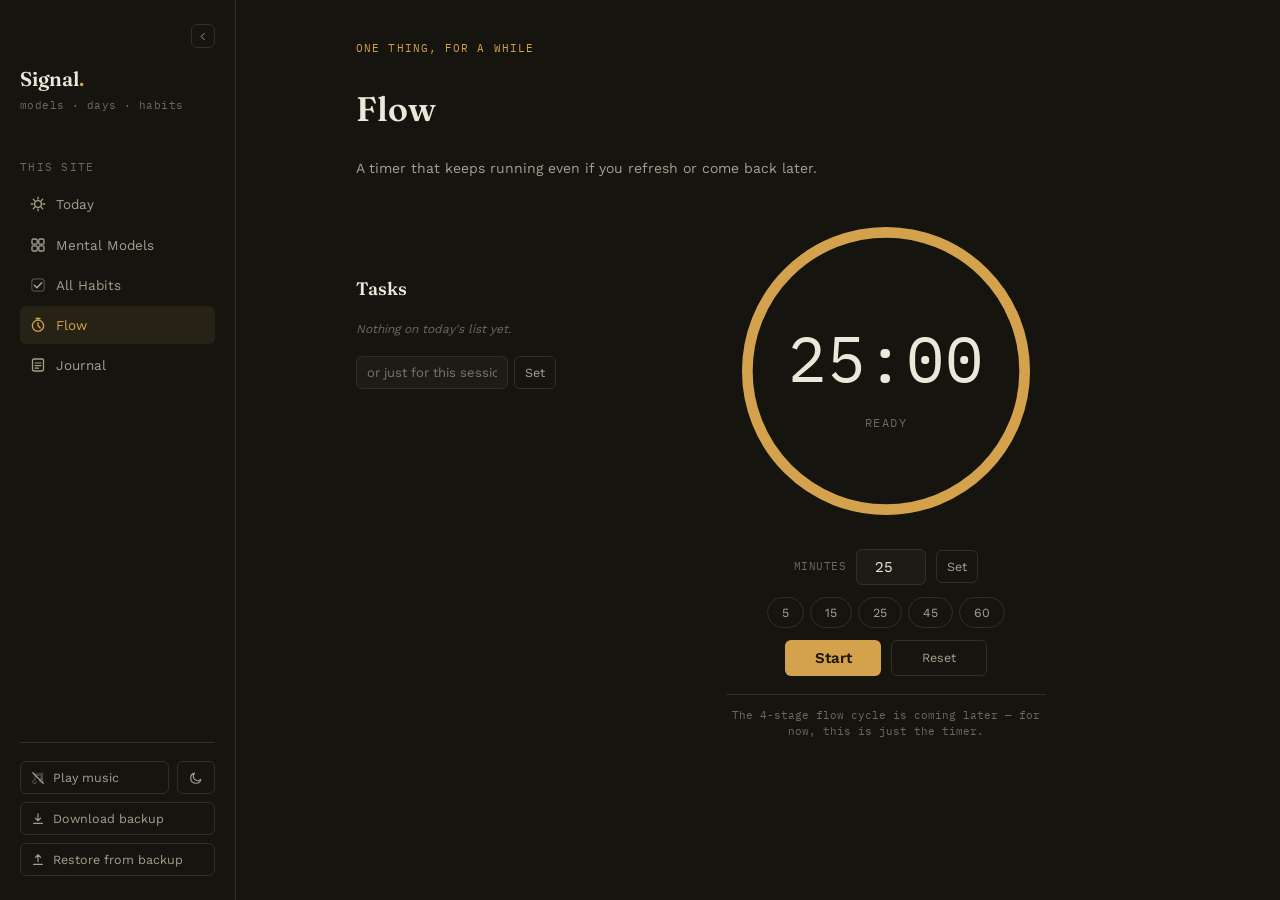
==== commit a3a6db60: "v1.0.0 Core Web-app Functional" ====
--- a/flow.html
+++ b/flow.html
@@ -2,12 +2,22 @@
 <html lang="en">
 <head>
 <meta charset="utf-8">
-<meta name="viewport" content="width=device-width, initial-scale=1">
+<meta name="viewport" content="width=device-width, initial-scale=1, maximum-scale=1, user-scalable=no">
 <title>Signal — Flow</title>
-<link rel="preconnect" href="https://fonts.googleapis.com">
-<link rel="preconnect" href="https://fonts.gstatic.com" crossorigin>
-<link rel="stylesheet" href="https://fonts.googleapis.com/css2?family=Fraunces:opsz,wght@9..144,300;9..144,500;9..144,600;9..144,700&family=Work+Sans:wght@400;500;600;700&family=IBM+Plex+Mono:wght@400;500&display=swap">
+<script>
+  // Blocking, runs before first paint: apply the saved theme immediately so switching to light
+  // mode doesn't flash the dark theme for a frame first on the next page load.
+  try { if (localStorage.getItem('mm_theme') === 'light') { document.documentElement.classList.add('light-theme'); var m = document.querySelector('meta[name="theme-color"]'); if (m) m.setAttribute('content', '#F5EEDD'); } } catch(e){}
+</script>
 <link rel="stylesheet" href="styles.css">
+<link rel="manifest" href="manifest.json">
+<link rel="apple-touch-icon" href="assets/icons/icon-180.png">
+<link rel="icon" href="assets/icons/icon-32.png">
+<meta name="theme-color" content="#15140F">
+<meta name="mobile-web-app-capable" content="yes">
+<meta name="apple-mobile-web-app-capable" content="yes">
+<meta name="apple-mobile-web-app-status-bar-style" content="black">
+<meta name="apple-mobile-web-app-title" content="Signal">
 </head>
 <body>
 <div class="shell" id="shell">
--- a/styles.css
+++ b/styles.css
@@ -1,7 +1,36 @@
-/* Google Fonts are loaded via <link> tags in each page's <head> instead of @import here —
-   @import inside a stylesheet blocks the whole file (including background color) until the
-   font CSS round-trips, which was the source of the white flash between page navigations. */
-
+/* Fonts are self-hosted (assets/fonts/) instead of loaded from Google Fonts — no external
+   request means no dependency on internet access being available/fast, which matters once this
+   is an installed, offline-capable PWA. font-display:swap avoids a flash-of-invisible-text
+   during the (same-origin, effectively instant) local fetch. */
+@font-face{
+  font-family: 'Fraunces'; src: url('assets/fonts/Fraunces-Variable.woff2') format('woff2-variations'), url('assets/fonts/Fraunces-Variable.woff2') format('woff2');
+  font-weight: 300 700; font-style: normal; font-display: swap;
+}
+@font-face{
+  font-family: 'Work Sans'; src: url('assets/fonts/WorkSans-Variable.woff2') format('woff2-variations'), url('assets/fonts/WorkSans-Variable.woff2') format('woff2');
+  font-weight: 100 900; font-style: normal; font-display: swap;
+}
+@font-face{
+  font-family: 'IBM Plex Mono'; src: url('assets/fonts/IBMPlexMono-Regular.woff2') format('woff2');
+  font-weight: 400; font-style: normal; font-display: swap;
+}
+@font-face{
+  font-family: 'IBM Plex Mono'; src: url('assets/fonts/IBMPlexMono-Medium.woff2') format('woff2');
+  font-weight: 500; font-style: normal; font-display: swap;
+}
+
+html, body{ overflow-x: clip; } /* safety net: several fixed-width mobile elements below were
+  overflowing the viewport (see .current-date etc.) which was making the whole page feel "zoomed
+  in" — a horizontal scrollbar at 100% zoom, not an actual zoom/scale issue.
+  Deliberately `clip`, not `hidden`: `overflow-x: hidden` on html/body is a value "other than
+  visible", which per spec forces the unset overflow-y on both elements to compute to `auto` —
+  silently turning html AND body into their own independent scroll containers. That's exactly
+  what broke the desktop sidebar this round: .sidebar's `position:sticky` sticks relative to its
+  *nearest scrolling ancestor*, which had quietly become `body` instead of the viewport, and
+  body's own box doesn't scroll the same way the viewport does — so the sidebar either looked
+  stuck at the very top regardless of scroll, or stopped tracking scroll correctly. `overflow:
+  clip` still clips horizontal overflow (fixes the original zoomed-in-feeling bug) but, per spec,
+  does NOT establish a scroll container, so it can't hijack sticky's containing block this way. */
 :root{
   --bg: #15140F;
   --bg-raised: #1D1B14;
@@ -23,8 +52,76 @@
   --font-mono: 'IBM Plex Mono', monospace;
 }
 
+/* Light mode — a light-cream take on the same design system, swapping out just the palette
+   variables everything else in this file already reads from (no separate light-mode ruleset
+   needed anywhere else in the file). Toggled via a class on <html> (see nav.js's Theme module);
+   an early blocking script in every page's <head> applies this class before first paint too, so
+   switching to light mode doesn't flash dark for a frame on the next page load. */
+:root.light-theme{
+  /* These are what mobile/iOS actually uses — confirmed to already look right there, so left
+     untouched. Desktop gets a separate, more deliberately redesigned palette below instead of
+     sharing these (see the min-width:761px override) — that's what was explicitly asked for
+     once this round's border/gold retuning (done looking at desktop) turned out to shift how
+     light mode looked on iOS too. Two palettes for one theme is unusual; worth remembering if
+     either one gets touched again later so they don't quietly drift back in sync by accident. */
+  --bg: #F5EEDD;
+  --bg-raised: #FFFCF3;
+  --bg-raised-2: #ECE2C4;
+  --cream: #FFFCF3;
+  --ink: #2B2718;
+  --ink-dim: #6B6248;
+  --ink-faint: #948C74;
+  --gold: #B9812A;
+  --gold-dim: #8C723F;
+  --rust: #A8482A;
+  --sage: #63735A;
+  --line: #E0D5B4;
+}
+@media (min-width: 761px){
+  :root.light-theme{
+    /* Desktop-only: a deeper, warmer parchment instead of a flat pale cream (the "too light"
+       complaint) — raised surfaces stay lighter than the page background for real hierarchy
+       rather than everything sitting at nearly the same tone, borders are dark enough to read on
+       both, and gold is brightened for use as a solid button fill. A genuine re-tuning of the
+       whole set together, not one variable nudged in isolation. */
+    --bg: #EDE3C7;
+    --bg-raised: #F8F1DC;
+    --bg-raised-2: #E2D6AF;
+    --cream: #F8F1DC;
+    --ink: #2A2415;
+    --ink-dim: #635740;
+    --ink-faint: #8C7F60;
+    --gold: #BE8A2E;
+    --gold-dim: #96793D;
+    --rust: #A24626;
+    --sage: #5F6F56;
+    --line: #C4B584;
+  }
+}
+body{ transition: background-color .2s ease, color .2s ease; }
+
 *{ box-sizing: border-box; }
 html{ scroll-behavior: smooth; }
+/* Real bug found: iOS Safari double-tap causing a random scroll/jump. The viewport meta already
+   disables scaling (user-scalable=no), but WebKit's double-tap-to-zoom GESTURE DETECTION still
+   runs independently of whether zoom actually ends up allowed — on a double-tap it tries to zoom
+   to the tapped element's box, and even with zoom itself capped at 1, the *scroll* half of that
+   attempt still happens, which is what reads as the page jumping on its own. touch-action:
+   manipulation tells the browser to skip that gesture detection entirely and treat taps as
+   immediate, single actions — the standard, correct fix for exactly this. */
+html{ touch-action: manipulation; }
+
+/* Mobile only: free-floating text selection (a long-press on a label, a heading, a button —
+   anything that isn't actually meant to be copied) reads as an accidental-feeling app bug more
+   than a browser feature on a touch device, where there's no mouse-drag gesture it could ever
+   have been intentional from — it's almost always a stray long-press. Inputs, textareas, and the
+   Notes/Journal contenteditable areas are excluded, since real text entry obviously still needs
+   to be selectable/copyable there. Desktop is untouched — mouse-drag text selection is completely
+   normal there and disabling it would just be annoying. */
+@media (max-width: 760px){
+  body{ -webkit-user-select: none; user-select: none; }
+  input, textarea, [contenteditable="true"]{ -webkit-user-select: text; user-select: text; }
+}
 
 body{
   margin:0;
@@ -48,47 +145,75 @@
 .splash-overlay{
   position: fixed; inset: 0; z-index: 9999;
   background: #FBF9F4;
-  display: flex; align-items: center; justify-content: center;
+  display: flex; flex-direction: column; align-items: center; justify-content: center; gap: 14px;
   transition: opacity 1250ms ease, filter 1250ms ease;
   opacity: 1; filter: blur(0);
+  cursor: pointer; -webkit-tap-highlight-color: transparent; outline: none;
 }
 .splash-overlay .splash-word{
   font-family: var(--font-display); font-size: 30px; letter-spacing: .05em;
   color: #1B1706; opacity: .88; transition: opacity 700ms ease;
 }
 .splash-overlay .splash-word .accent{ color: var(--gold); }
+.splash-overlay .splash-hint{
+  font-family: var(--font-mono); font-size: 14px; letter-spacing: .12em; text-transform: uppercase;
+  color: #1B1706; opacity: 0; animation: splashHintIn 900ms ease 600ms forwards, splashHintPulse 2.2s ease-in-out 1500ms infinite;
+}
+@keyframes splashHintIn{ to{ opacity: .45; } }
+@keyframes splashHintPulse{ 0%,100%{ opacity: .45; } 50%{ opacity: .8; } }
 .splash-overlay.splash-fade{ opacity: 0; filter: blur(22px); }
 .splash-overlay.splash-fade .splash-word{ opacity: 0; }
+.splash-overlay.splash-fade .splash-hint{ opacity: 0 !important; animation: none; }
 html.no-splash .splash-overlay{ display: none; }
 
 /* ---------- Flow page ---------- */
 /* tasks panel sits at a fixed left position rather than the whole pair being centered as a
    block — reads as more intentional than the old "timer shoved right of center" layout */
 .flow-layout{ display:flex; gap: 56px; align-items:flex-start; padding-top: 0; }
-.flow-tasks-panel{ width: 200px; flex-shrink:0; padding-top: 14px; }
-.flow-tasks-heading{ font-family: var(--font-display); font-weight:600; font-size:15px; color: var(--ink); margin-bottom: 12px; transition: color .2s ease; }
+.flow-tasks-panel{ width: 200px; flex-shrink:0; padding-top: 64px; }
+.flow-tasks-heading{ font-family: var(--font-display); font-weight:600; font-size:18px; color: var(--ink); margin-bottom: 14px; transition: color .2s ease; }
 .flow-tasks-heading.muted{ color: var(--ink-faint); }
-.flow-task-list{ display:flex; flex-direction:column; gap:6px; margin-bottom: 12px; }
+.flow-task-list{ display:flex; flex-direction:column; gap:7px; margin-bottom: 14px; }
 .flow-task-row{
-  display:flex; align-items:center; gap:8px; padding: 7px 9px; border-radius: var(--radius-s);
-  border: 1px solid transparent; cursor:pointer; opacity:.55; transition: opacity .2s ease, border-color .2s ease, background .2s ease;
-}
-.flow-task-row:hover{ opacity:.85; }
-.flow-task-row.dimmed{ opacity:.28; }
-.flow-task-row.dimmed:hover{ opacity:.4; }
+  display:flex; align-items:center; gap:9px; padding: 9px 11px; border-radius: var(--radius-s);
+  border: 1px solid transparent; cursor:pointer; opacity:1; transition: opacity .2s ease, border-color .2s ease, background .2s ease;
+}
+/* Real bug found: this row used to sit at opacity:.55 by default, muting every task's text even
+   before anything was ever selected — "dimmed" (below) is the state meant to mute the *other*
+   tasks once a selection exists; the plain, nothing-selected-yet state should just read at full
+   brightness like ordinary text. Now it does; hover gets its own subtle highlight instead of an
+   opacity bump that would have nowhere higher to go from a baseline of 1. */
+.flow-task-row:hover{ background: var(--bg-raised); }
+.flow-task-row.dimmed{ opacity:.4; }
+.flow-task-row.dimmed:hover{ opacity:.6; }
 .flow-task-row.selected{ opacity:1; border-color: var(--sage); background: rgba(122,139,111,0.12); cursor:pointer; }
+:root.light-theme .flow-task-row.selected{
+  /* Two rounds of "still too dull" feedback now — going with a genuinely vivid, saturated green
+     instead of another incremental nudge. Kept the fill's opacity moderate enough that the row's
+     own text (untouched, still the theme's normal dark ink) stays perfectly readable — only the
+     background/border got bolder, nothing about the text itself changed. */
+  background: rgba(58, 138, 70, 0.30);
+  border-color: #2F7A42;
+}
 .flow-task-row.locked{ cursor: default; }
 .flow-task-row.locked:hover{ opacity: inherit; }
 .flow-task-row.selected.locked{ cursor: default; }
-.flow-task-dot{ width:8px; height:8px; border-radius:50%; flex-shrink:0; margin-top:1px; align-self:flex-start; }
-.flow-task-text{ font-size:12.5px; color: var(--ink); overflow:hidden; text-overflow:ellipsis; white-space:nowrap; min-width:0; flex:1; }
+.flow-task-dot{ width:9px; height:9px; border-radius:50%; flex-shrink:0; }
+/* Only the custom/selected row's two-line text (name + "custom task" subnote, via
+   .flow-task-text-col) wants the dot pinned to the first line instead of centered on the whole
+   stack — the plain single-line list rows want the ordinary centered alignment (.flow-task-row's
+   own align-items:center already does that correctly on its own). This used to force
+   align-self:flex-start on every dot regardless, which is what put the dot noticeably above
+   center for the plain one-line case. */
+.flow-task-row:has(.flow-task-text-col) .flow-task-dot{ align-self:flex-start; margin-top:3px; }
+.flow-task-text{ font-size:14px; color: var(--ink); overflow:hidden; text-overflow:ellipsis; white-space:nowrap; min-width:0; flex:1; }
 .flow-task-text-col{ display:flex; flex-direction:column; gap:2px; min-width:0; flex:1; }
 .flow-task-text-col .flow-task-text{ white-space:nowrap; }
-.flow-task-subnote{ font-family: var(--font-mono); font-size: 9.5px; text-transform:uppercase; letter-spacing:.05em; color: var(--sage); opacity:.85; }
-.flow-task-clear{ background:transparent; border:none; color: var(--ink-faint); cursor:pointer; font-size:14px; flex-shrink:0; padding:0 2px; }
+.flow-task-subnote{ font-family: var(--font-mono); font-size: 10.5px; text-transform:uppercase; letter-spacing:.05em; color: var(--sage); opacity:.85; }
+.flow-task-clear{ background:transparent; border:none; color: var(--ink-faint); cursor:pointer; font-size:15px; flex-shrink:0; padding:0 2px; }
 .flow-task-clear:hover{ color: var(--rust); }
 .flow-custom-task-row{ display:flex; gap:6px; }
-.flow-custom-task-row input{ flex:1; min-width:0; background: var(--bg-raised); border:1px solid var(--line); color: var(--ink); padding:7px 9px; border-radius: var(--radius-s); font-size:12px; }
+.flow-custom-task-row input{ flex:1; min-width:0; background: var(--bg-raised); border:1px solid var(--line); color: var(--ink); padding:8px 10px; border-radius: var(--radius-s); font-size:13px; }
 .flow-custom-task-row input:disabled, .flow-custom-task-row button:disabled{ opacity:.4; cursor:default; }
 
 .flow-timer-wrap{ display:flex; flex-direction:column; align-items:center; gap:18px; padding: 0 0 16px; flex:1; }
@@ -233,6 +358,24 @@
   border-top: 1px solid var(--line);
   display:flex; flex-direction:column; gap:8px;
 }
+/* Light-mode toggle sits right next to the BGM button, in its own row, rather than stacked
+   above/below it like the other footer buttons. */
+.footer-row{ display:flex; flex-direction:row; gap:8px; align-items:stretch; }
+.footer-row #bgmToggleBtn{ flex:1; min-width:0; }
+#themeToggleBtn{ flex:0 0 38px; width:38px; padding:8px; justify-content:center; }
+/* Collapsed sidebar: no room for BGM + theme side by side (icon-only column), so they stack —
+   theme button above BGM, per explicit instruction, using column-reverse since BGM is first in
+   DOM order (column-reverse renders the last child at the top). */
+.shell.collapsed .footer-row{ flex-direction: column-reverse; width:100%; gap:6px; }
+.shell.collapsed .footer-row #themeToggleBtn{ width:100%; flex:none; }
+/* Mobile gets its own separate copy of this button living inside the "☰" hamburger panel instead
+   (see .mobile-backup-panel below / the 760px media query) — hidden here so it isn't duplicated
+   as its own floating button too. */
+#themeToggleBtnMobile{ display:none; }
+/* on desktop this wrapper is invisible to layout — export/import behave exactly as if they
+   were still direct children of .sidebar-footer, unchanged from before. Mobile overrides this
+   into an actual floating panel box (see the 760px media query). */
+.mobile-backup-panel{ display: contents; }
 .shell.collapsed .sidebar-footer{ align-items: center; }
 
 .ghost-btn{
@@ -248,6 +391,11 @@
   transition: border-color .15s ease, color .15s ease;
 }
 .ghost-btn:hover{ border-color: var(--gold-dim); color: var(--ink); }
+.icon-only-btn{ width:30px; height:30px; padding:0; justify-content:center; flex-shrink:0; }
+/* .mobile-only-btn must come after .ghost-btn (same specificity, later source order wins) —
+   otherwise .ghost-btn's own display:flex silently overrides this and the hamburger stays
+   visible on desktop, which is exactly the bug this was */
+.mobile-only-btn{ display: none; }
 .shell.collapsed .sidebar .ghost-btn{ padding: 8px; justify-content: center; width: 100%; }
 
 /* generic .submit fallback — several places only had a scoped `.add-form button.submit` etc.
@@ -305,6 +453,14 @@
 .page-title{ font-family: var(--font-display); font-weight: 600; font-size: 34px; margin: 0; }
 .page-date{ font-family: var(--font-mono); font-size: 13px; color: var(--ink-dim); }
 .page-desc{ color: var(--ink-dim); max-width: 56ch; font-size: 14px; margin: 10px 0 32px; }
+/* Mental Models: Unpin all used to get its own dedicated row below the header (previous round),
+   which pushed .page-desc down and left an odd empty gap above it, and its negative top margin
+   was tucking its own top border up underneath the sticky header, clipping it from view. Simpler
+   fix per feedback: put it in the same row as .page-desc itself, right-aligned, no separate row
+   or negative margins needed at all. */
+.page-desc-row{ display:flex; flex-wrap:wrap; align-items:flex-start; justify-content:space-between; gap:12px 16px; margin: 10px 0 32px; }
+.page-desc-row .page-desc{ margin:0; flex:1 1 240px; min-width:0; }
+.page-desc-row .ghost-btn{ flex-shrink:0; }
 
 /* ---------- section divider (signature element: the retrace curve) ---------- */
 
@@ -385,11 +541,42 @@
 .day-nav button:hover{ color: var(--gold); border-color: var(--gold-dim); }
 .day-nav .current-date{ font-size: 13px; color: var(--ink); width: 236px; flex-shrink:0; white-space: nowrap; }
 .day-nav .today-btn{ width:auto; padding: 0 10px; font-size: 11px; color: var(--ink-dim); }
+.day-nav .open-day-btn{ font-size: 13px; }
+/* Select mode (Tasks/Habits) used to hide this whole date-nav group outright — jarring, since the
+   date controls have nothing to do with selecting rows and there's no real reason to remove them
+   from view. Now it just mutes + disables in place instead, applied via JS toggling this class
+   rather than a display swap. */
+.nav-disabled{ opacity: .4; pointer-events: none; }
+/* Rebuilt from scratch: this used to be `position:absolute` with no top/left set at all, inside
+   a `display:flex` parent — an abspos child of a flex container with no offsets falls back to
+   its own "static position", which flex layout doesn't define cleanly the way block layout does;
+   different browsers landed it in different, unpredictable places relative to whatever the
+   nearest positioned ancestor happened to be (often nowhere near the 📅 button at all). That's
+   exactly why the native picker kept opening "elsewhere, to the left" instead of near the
+   button — the browser opens its picker anchored to this input's actual rendered box, and that
+   box could be almost anywhere. Now this input is wrapped in its own small `.open-day-wrap`
+   (position:relative, sized to just the button) and given explicit `inset:0`, so it always
+   covers exactly the same box as its own button — no ambiguity, no dependency on flex's static-
+   position quirks. Still invisible/non-interactive itself (pointer-events:none, opacity:0) —
+   the 📅 button remains the only real control, calling .click() on this input from JS. */
+.open-day-wrap{ position: relative; display: inline-flex; }
+.open-day-picker{ position: absolute; inset: 0; width: 100%; height: 100%; margin: 0; padding: 0; border: 0; opacity: 0; pointer-events: none; }
 
 .add-form{ display:flex; gap: 8px; margin-bottom: 20px; flex-wrap: wrap; align-items:center; background: var(--bg-raised); border: 1px solid var(--line); padding: 12px; border-radius: var(--radius-m); }
 .add-form input, .add-form select{ background: var(--bg); border: 1px solid var(--line); color: var(--ink); padding: 8px 10px; border-radius: var(--radius-s); }
 .add-form .task-text{ flex: 1 1 200px; }
 .add-form .task-time{ width: 110px; font-family: var(--font-mono); }
+/* Native time-input picker indicator (the little clock icon at the input's right edge): browsers
+   don't put a border/box around it — it just sits flush inside the input, which is the normal,
+   expected way this control is represented (no separate border needed, as suspected). It WAS
+   effectively invisible here though: Chrome's default indicator glyph renders in a dark grey,
+   which has almost no contrast against this theme's near-black input background — hence looking
+   like plain empty space. Tinted to the theme's dim ink tone so it actually reads as a clock. */
+input[type="time"]::-webkit-calendar-picker-indicator{
+  filter: invert(72%) sepia(8%) saturate(340%) hue-rotate(1deg) brightness(92%);
+  cursor: pointer; opacity: 0.85; border-radius: 4px;
+}
+input[type="time"]::-webkit-calendar-picker-indicator:hover{ opacity: 1; }
 .add-form .task-notes{ flex: 1 1 160px; }
 .add-form button.submit{ background: var(--gold); color: #1B1706; border: none; padding: 8px 16px; border-radius: var(--radius-s); font-weight: 600; cursor: pointer; }
 .add-form button.submit:hover{ background: #E4B565; }
@@ -495,9 +682,10 @@
   display:flex; align-items:center; gap: 10px; background: var(--bg-raised); border: 1px dashed var(--line);
   border-radius: var(--radius-s); padding: 8px 12px; opacity:.8;
 }
-.archive-row .entry-check{ width: 18px; height:18px; border-radius: 5px; border: 1px solid var(--ink-faint); background: transparent; cursor:pointer; flex-shrink:0; display:flex; align-items:center; justify-content:center; }
 .archive-row .ar-text{ flex:1; font-size: 13px; color: var(--ink-dim); }
-.archive-row .ar-date{ font-family: var(--font-mono); font-size: 10.5px; color: var(--ink-faint); flex-shrink:0; }
+.archive-row .ar-date{ font-family: var(--font-mono); font-size: 10.5px; color: var(--ink-faint); flex-shrink:0; background:none; border:none; padding:0; cursor:pointer; text-decoration: underline; text-decoration-color: transparent; text-underline-offset: 2px; transition: color .12s ease, text-decoration-color .12s ease; }
+.archive-row .ar-date:hover{ color: var(--gold); text-decoration-color: var(--gold-dim); }
+.archive-row span.ar-date{ cursor: default; text-decoration: none; } /* select-mode row still renders this as a plain span — whole row is the click target there */
 .archive-row .ar-restore{ background: transparent; border: 1px solid var(--line); color: var(--ink-dim); padding: 5px 10px; border-radius: var(--radius-s); font-size: 11px; cursor:pointer; flex-shrink:0; }
 .archive-row .ar-restore:hover{ border-color: var(--gold-dim); color: var(--gold); }
 .archive-row .entry-del-x{ background:none; border:none; color: var(--ink-faint); cursor:pointer; font-size: 15px; padding: 2px 4px; flex-shrink:0; }
@@ -508,8 +696,14 @@
 .search-box{ display:flex; gap:8px; margin-top: 22px; align-items: stretch; }
 .search-box input, .search-box button{ height: 38px; line-height: normal; -webkit-appearance: none; appearance: none; margin:0; }
 .search-box input{ flex:1; background: var(--bg-raised); border: 1px solid var(--line); color: var(--ink); padding: 9px 12px; border-radius: var(--radius-s); }
-.search-box button{ background: var(--bg-raised-2); border: 1px solid var(--line); color: var(--ink-dim); padding: 9px 14px; border-radius: var(--radius-s); cursor:pointer; flex-shrink:0; display:flex; align-items:center; justify-content:center; }
-.search-box button:hover{ color: var(--gold); }
+/* Was filled with --bg-raised-2, which reads fine in dark mode (a slightly lighter dark shade
+   blending into its dark surroundings) but stood out as an odd, over-saturated khaki patch in
+   light mode, where --bg-raised-2 is a meaningfully more tan/yellow tone than the near-white
+   parchment around it. Switched to the same transparent/border-only treatment as every other
+   secondary action button in the app (.ghost-btn) instead of its own one-off fill — reads
+   correctly in both themes since it's the same pattern already proven to work everywhere else. */
+.search-box button{ background: transparent; border: 1px solid var(--line); color: var(--ink-dim); padding: 9px 14px; border-radius: var(--radius-s); cursor:pointer; flex-shrink:0; display:flex; align-items:center; justify-content:center; transition: border-color .15s ease, color .15s ease; }
+.search-box button:hover{ border-color: var(--gold-dim); color: var(--ink); }
 
 .search-results{ margin-top: 14px; }
 .search-summary{ font-family: var(--font-mono); font-size: 11.5px; color: var(--gold); margin-bottom: 10px; }
@@ -537,6 +731,11 @@
 .field-hint{ font-family: var(--font-mono); font-size: 9.5px; color: var(--ink-faint); text-transform: uppercase; letter-spacing: .05em; }
 input[type="text"].name-input{ width: 170px; background: var(--bg); border: 1px solid var(--line); color: var(--ink); padding: 8px 10px; border-radius: var(--radius-s); }
 .icon-field{ position: relative; }
+.icon-input-wrap{ position: relative; display: inline-block; } /* wraps just the icon input (not
+  the "Icon" label above it) — the button/popup below position against *this*, so their top/right
+  offsets land on the input's own corner regardless of the label's height. Previously they were
+  positioned against .icon-field as a whole (label + input together), which is what caused the
+  "floating above the input" / "unaligned" bugs on both the Today and Habits-page versions. */
 .icon-field input[type="text"], .modal .icon-field input[type="text"]{ width: 60px; text-align:center; background: var(--bg); border: 1px solid var(--line); color: var(--ink); padding: 8px 4px; border-radius: var(--radius-s); cursor: pointer; font-size: 15px; overflow: hidden; text-overflow: ellipsis; white-space: nowrap; }
 .icon-field .icon-hint-btn{
   position:absolute; top:-5px; right:-5px; width:16px; height:16px; border-radius:50%;
@@ -544,6 +743,10 @@
   font-size:9px; cursor:pointer; display:flex; align-items:center; justify-content:center; line-height:1;
 }
 .icon-field .icon-hint-btn:hover{ color: var(--gold); border-color: var(--gold-dim); }
+/* No per-page override needed here anymore now that the button positions against
+   .icon-input-wrap (just the input) instead of the whole labeled field — the base -5px/-5px
+   offset above is now correct on its own, on every one of the three icon-fields (Today, Habits
+   popup, habit-detail edit form) at once. */
 .emoji-popup{
   position:absolute; top:calc(100% + 6px); left:0;
   background: var(--bg-raised-2); border:1px solid var(--line); border-radius: var(--radius-m);
@@ -555,6 +758,20 @@
   width:28px; height:28px; display:flex; align-items:center; justify-content:center; overflow:hidden;
 }
 .emoji-popup button:hover{ background: var(--bg-raised); }
+
+/* add-habit popup (habits.html): emoji picker to the right of the icon input instead of below,
+   and a size up — on both desktop and mobile. Trigger button gets the same treatment (was still
+   the small default corner-overlay button before — only the popup panel itself had been moved);
+   the popup's own left offset is pushed out further to clear the now-wider button. */
+#popupHabitIconHintBtn{
+  position: absolute; top: 50%; left: calc(100% + 8px); right: auto; transform: translateY(-50%);
+  width: 32px; height: 32px; font-size: 17px; border-radius: 50%;
+}
+#popupHabitIconPopup{
+  top: 50%; left: calc(100% + 48px); transform: translateY(-50%);
+  grid-template-columns: repeat(6, 34px); grid-auto-rows: 34px;
+}
+#popupHabitIconPopup button{ width: 34px; height: 34px; font-size: 19px; }
 
 .color-picker{ display:flex; gap:6px; align-items:center; flex-wrap: wrap; max-width: 220px; }
 .edit-row-icon-color .color-picker{ max-width: none; flex-wrap: nowrap; }
@@ -569,7 +786,7 @@
 .habit-add button.submit{ background: var(--gold); color:#1B1706; border:none; padding: 9px 16px; border-radius: var(--radius-s); font-weight:600; cursor:pointer; height: 36px; margin-left: auto; }
 
 .habit-today-list{ display:flex; flex-direction:column; gap:8px; }
-.habit-row{ display:flex; align-items:center; gap:12px; background: var(--bg-raised); border: 1px solid var(--line); border-radius: var(--radius-s); padding: 9px 12px; }
+.habit-row{ display:flex; align-items:center; gap:12px; background: var(--bg-raised); border: 1px solid var(--line); border-radius: var(--radius-s); padding: 9px 12px; width:100%; min-width:0; }
 .habit-row.done{ opacity: 0.5; }
 /* while hovering a logged habit, or while its metric/note is actually focused for editing,
    drop the muting so it reads like any other (unlogged) row until you move on */
@@ -580,14 +797,46 @@
 .habit-identity{ display:flex; align-items:center; gap:9px; text-decoration:none; color:inherit; flex-shrink: 0; width: 170px; min-width:0; }
 .habit-identity:hover .habit-name{ color: var(--gold); }
 .habit-icon-badge{ width:26px; height:26px; border-radius:8px; border:1px solid var(--line); display:flex; align-items:center; justify-content:center; font-size:13.5px; flex-shrink:0; }
-.habit-name{ font-size:13.5px; white-space:nowrap; overflow:hidden; text-overflow:ellipsis; transition: color .1s ease; }
+.habit-identity-text{ display:flex; flex-direction:column; min-width:0; overflow:hidden; }
+/* Real bug found: long names (roughly 6-10+ letters, per the report) were still breaking the row
+   even after the previous round's flex fixes — the shrink chain (.habit-identity → its text
+   wrapper) was correctly allowed to shrink, but the truncating element itself (.habit-name,
+   below) never got its own min-width:0. In a handful of real-world browser flex implementations,
+   a stretched cross-axis flex child's ellipsis truncation still gets blocked by its own
+   content-based automatic minimum size unless that item *also* explicitly zeroes it out — adding
+   min-width:0 (and overflow:hidden as a second, redundant safeguard on the wrapper) closes that
+   gap everywhere along the chain instead of just partway. */
+.habit-name{ font-size:13.5px; white-space:nowrap; overflow:hidden; text-overflow:ellipsis; min-width:0; transition: color .1s ease; }
+/* Mobile-only mini metric line, filled in at render time in app.js — see the 760px media query
+   below for why this exists (short version: the interactive .metric-cell is desktop-only there
+   now). Hidden here on desktop, which still shows the full .metric-cell in its own column. */
+.habit-metric-mini{ display:none; font-family: var(--font-mono); font-size:10.5px; color: var(--ink-faint); white-space:nowrap; overflow:hidden; text-overflow:ellipsis; min-width:0; }
+.habit-metric-mini:empty{ display:none; }
 .habit-note-input{ flex:1; min-width:0; background: var(--bg); border:1px solid var(--line); color: var(--ink-dim); padding:7px 10px; border-radius: var(--radius-s); font-size:12px; }
 .habit-toggle{ width:30px; height:30px; border-radius:50%; border:2px solid var(--line); background:transparent; cursor:pointer; flex-shrink:0; display:flex; align-items:center; justify-content:center; font-size:14px; color:#1B1706; }
 
 /* a deleted habit, still shown only because it has a logged record on this exact date —
    read-only history, not an editable row */
-.habit-row-ghost{ opacity:.7; }
-.habit-row-ghost:hover{ opacity:.7; } /* the normal .habit-row.done un-mute-on-hover doesn't apply here — this dimness is permanent, not a "logged today" mute */
+.habit-row-ghost{ } /* dimming now lives on the individual children below, not the row itself,
+  so hover can selectively un-mute just name/icon/tag instead of the whole row at once (parent-
+  level `opacity` visually caps every descendant at that same ceiling, which is exactly why the
+  old version couldn't un-mute only part of the row — a child's own opacity can't exceed its
+  ancestor's). */
+.habit-row-ghost.done{ opacity: 1; } /* cancels the ordinary .habit-row.done row-level dimming —
+  a ghost row can carry the `done` class too (it shows a completed log), but it must keep using
+  its own per-child dimming below instead of stacking a second, row-level opacity on top of it */
+.habit-row-ghost .habit-icon-badge,
+.habit-row-ghost .habit-ghost-name,
+.habit-row-ghost .ghost-note,
+.habit-row-ghost .ghost-done,
+.habit-row-ghost .entry-del-x{ opacity: .62; transition: opacity .12s ease; }
+.habit-row-ghost:hover .habit-icon-badge,
+.habit-row-ghost:hover .habit-ghost-name,
+.habit-row-ghost:focus-within .habit-icon-badge,
+.habit-row-ghost:focus-within .habit-ghost-name{ opacity: 1; } /* the "deleted" tag is a child of
+  .habit-ghost-name, so it un-mutes right along with the name — note/done/delete-× stay dim */
+.habit-ghost-name{ cursor: pointer; }
+.habit-ghost-name:hover{ color: var(--rust); }
 .ghost-tag{ font-family: var(--font-mono); font-size:9.5px; text-transform:uppercase; letter-spacing:.05em; color: var(--ink-faint); border:1px solid var(--line); border-radius:4px; padding:1px 4px; margin-left:6px; }
 .ghost-note{ flex:1; min-width:0; font-size:12px; color: var(--ink-faint); white-space:nowrap; overflow:hidden; text-overflow:ellipsis; }
 .ghost-done{ width:30px; text-align:center; color: var(--gold); flex-shrink:0; }
@@ -596,9 +845,15 @@
 .cal-nav button{ background: var(--bg-raised); border:1px solid var(--line); color: var(--ink-dim); width:28px; height:28px; border-radius: var(--radius-s); cursor:pointer; }
 .cal-nav button:hover{ color: var(--gold); border-color: var(--gold-dim); }
 .cal-nav .cal-label{ font-size: 13px; min-width: 130px; }
+.cal-nav .cal-show-deleted-btn{ width: auto; height: 28px; padding: 0 10px; font-size: 11px; margin-left: auto; }
+.cal-nav .cal-show-deleted-btn.active{ color: var(--gold); border-color: var(--gold-dim); }
 
 .cal-legend{ display:flex; gap:14px; flex-wrap:wrap; margin-bottom:14px; }
-.cal-legend .li{ display:flex; align-items:center; gap:6px; font-size:11.5px; color: var(--ink-dim); }
+.cal-legend .li{ display:flex; align-items:center; gap:6px; font-size:11.5px; color: var(--ink-dim); cursor: pointer; }
+.cal-legend .li input[type="checkbox"]{ margin:0; accent-color: var(--gold-dim); cursor: pointer; }
+.cal-legend .li.deleted{ color: var(--ink-faint); font-style: italic; }
+.legend-hard-del{ text-decoration: underline; text-decoration-color: transparent; cursor: pointer; }
+.legend-hard-del:hover{ color: var(--rust); text-decoration-color: var(--rust); }
 .cal-legend .sw{ width:9px; height:9px; border-radius:50%; flex-shrink:0; }
 
 .cal-grid{ display:grid; grid-template-columns: repeat(7, 1fr); gap: 6px; }
@@ -615,7 +870,10 @@
 .cal-detail{ margin-top: 18px; padding: 14px; background: var(--bg-raised); border: 1px solid var(--line); border-radius: var(--radius-m); font-size: 13px; }
 .cal-detail h4{ margin:0 0 8px; font-family: var(--font-mono); font-size: 11px; text-transform: uppercase; letter-spacing: 0.08em; color: var(--ink-faint); }
 .cal-detail .item{ display:flex; align-items:center; gap:8px; padding: 4px 0; }
+.cal-detail .item.deleted{ color: var(--ink-faint); font-style: italic; }
 .cal-detail .sw{ width:8px; height:8px; border-radius:50%; flex-shrink:0; }
+.cal-log-del{ background:none; border:none; color: var(--ink-faint); cursor:pointer; margin-left:auto; font-size: 15px; line-height:1; padding: 2px 4px; }
+.cal-log-del:hover{ color: var(--rust); }
 
 /* ---------- habit detail page ---------- */
 
@@ -659,7 +917,17 @@
 .year-day.future{ opacity: .3; }
 
 .habit-log-feed{ margin-top: 10px; }
-.habit-log-feed .search-row .sr-date{ width: 110px; }
+.habit-log-feed .search-row .sr-date{
+  width: 110px; background: none; border: none; padding: 0; text-align: left; cursor: pointer;
+  font-family: var(--font-mono); font-size: 11px; color: var(--ink-faint); /* it's a <button>
+    here (unlike the plain, non-clickable <span> this same class is elsewhere — Day List's and
+    the Today-page Habit Tracker's own search results) — restated explicitly rather than
+    `inherit`, since a <button> doesn't inherit font/color from its parent by default the way a
+    <span> does, and inherit here would've picked up the wrong ancestor's color instead */
+  text-decoration: underline; text-decoration-color: transparent; text-underline-offset: 2px;
+  transition: color .12s ease, text-decoration-color .12s ease;
+}
+.habit-log-feed .search-row .sr-date:hover{ color: var(--gold); text-decoration-color: var(--gold-dim); }
 
 /* ---------- modal (day entry add/edit) ---------- */
 
@@ -700,6 +968,9 @@
 .modal-actions .danger{ background:transparent; border:1px solid var(--rust); color: var(--rust); padding:9px 14px; border-radius: var(--radius-s); cursor:pointer; }
 .modal-actions .ghost-btn{ padding: 9px 14px; }
 .modal-actions .spacer{ flex:1; }
+.btn-label-icon{ display:none; }
+.confirm-modal{ width: 380px; }
+.confirm-message{ font-size: 13.5px; color: var(--ink); line-height: 1.55; margin: 2px 0 0; white-space: pre-line; }
 
 /* ---------- day entry: quick delete-x on list rows ---------- */
 .entry-del-x{
@@ -787,6 +1058,9 @@
 .model-card.add-new:hover .cap h3{ color: var(--gold); }
 
 .models-page-head-actions{ display:flex; align-items:center; gap:10px; }
+#modelsSearchWrap{ margin-bottom: 28px; } /* barely any space before the grid otherwise — the
+  grid itself has no top margin of its own to fall back on, unlike Day List/Habit's own search
+  boxes which sit before a section-toolbar that already provides some. */
 
 .model-detail-actions{ display:flex; gap: 8px; margin-top: 26px; }
 .model-detail-actions .danger{ background:transparent; border:1px solid var(--rust); color: var(--rust); padding:8px 14px; border-radius: var(--radius-s); cursor:pointer; font-size: 12.5px; }
@@ -804,21 +1078,35 @@
 
 /* ---------- habits list page ---------- */
 .habits-page-actions{ display:flex; align-items:center; gap:8px; flex-shrink:0; }
-.habits-mass-bar{ display:flex; align-items:center; gap:8px; flex-shrink:0; margin-left:auto; }
+.habits-mass-bar{ display:none; align-items:center; gap:8px; flex-shrink:0; margin-left:auto; }
+#taskMassBar.mass-bar-open, #habitTodayMassBar.mass-bar-open{ display:flex; }
 .habits-mass-bar .danger-ghost{ border-color: var(--rust); color: var(--rust); }
 .habits-mass-bar .danger-ghost:hover{ background: rgba(181,80,45,0.1); color: var(--rust); }
+/* Tasks' mass bar wraps its first 3 buttons in their own inner row (see #taskMassBar's mobile
+   rule) so they can be split onto a second line from Cancel on mobile — on desktop this nested
+   flex container is invisible to the overall layout, everything still reads as one flat row. */
+.mass-bar-actions{ display:flex; align-items:center; gap:8px; }
 .habits-list{ display:flex; flex-direction:column; gap:10px; }
 .habit-list-row{
   display:flex; align-items:center; gap:14px;
   background: var(--bg-raised); border:1px solid var(--line); border-radius: var(--radius-m);
   padding: 14px 16px; text-decoration:none; color: inherit; transition: border-color .15s ease;
+  -webkit-touch-callout: none; /* this row is a real <a href> so drag-reordering it works OK on
+    desktop, but on iOS a long-press on a link — which is basically what starting a drag looks
+    like to the OS — triggers Safari's own "Open in New Tab / Copy Link / ..." menu on top of
+    whatever the drag gesture was trying to do. This suppresses just that native callout menu;
+    ordinary taps still navigate normally. */
 }
 .habit-list-row:hover{ border-color: var(--gold-dim); }
 .habit-list-row.dragging{ opacity: .35; }
 .habit-list-row .entry-drag-handle{ cursor:grab; }
 .habit-list-row .badge{ width:38px; height:38px; border-radius:11px; border:1px solid var(--line); display:flex; align-items:center; justify-content:center; font-size:17px; flex-shrink:0; }
-.habit-list-row .hl-name{ font-family: var(--font-body); font-size: 15px; font-weight: 500; color: var(--ink); }
-.habit-list-row .hl-metric{ font-size: 11.5px; color: var(--ink-faint); margin-top: 2px; }
+.habit-list-row > div:has(.hl-name){ min-width: 0; flex: 1 1 auto; } /* the name/metric wrapper
+  had no min-width:0, so a long habit name couldn't shrink/truncate at all in this flex row — a
+  likely contributor to "adding a habit" specifically being what triggers a horizontal-overflow
+  report, since a long typed name is exactly the kind of thing that wouldn't show up until then */
+.habit-list-row .hl-name{ font-family: var(--font-body); font-size: 15px; font-weight: 500; color: var(--ink); white-space: nowrap; overflow: hidden; text-overflow: ellipsis; }
+.habit-list-row .hl-metric{ font-size: 11.5px; color: var(--ink-faint); margin-top: 2px; white-space: nowrap; overflow: hidden; text-overflow: ellipsis; }
 .habit-list-row .hl-insights{ margin-left: auto; display:flex; gap: 22px; text-align: right; }
 .habit-list-row .hl-stat{ font-family: var(--font-mono); }
 .habit-list-row .hl-stat .num{ font-size: 16px; color: var(--gold); display:block; }
@@ -858,7 +1146,55 @@
 .day-nav{ flex-wrap: wrap; }
 .day-nav-actions{ margin-left: auto; display:flex; gap:8px; }
 .day-nav-actions .ghost-btn{ width:auto; height:30px; padding:0 14px; background:transparent; border:1px solid var(--line); color:var(--ink-dim); }
+.day-nav-actions .icon-only-btn{ width:30px; padding:0; justify-content:center; }
 .habits-mass-bar .ghost-btn{ width:auto; height:30px; padding:0 14px; }
+/* Desktop select-mode toolbar (Day List + Habit Tracker). Cancel joins whatever row launched it
+   (Take Action for Day List, date-nav for Habit) — the same slot Select/Search normally sit in —
+   and only the 3 real mass-actions wrap to their own line below it. Two earlier approaches at
+   this exact layout both broke on the same underlying issue in different ways: flex's own
+   intrinsic-sizing algorithm keeps estimating the mass bar's "preferred" width using its inner
+   .mass-bar-actions{width:100%} child as if it were unwrapped (all 3 buttons in one row) —
+   whether that ballooned estimate caused the *outer* row to wrap Cancel away entirely (first
+   attempt), or caused flex-grow/shrink to size the mass bar wider than the space actually left
+   over and genuinely overflow off-screen (second attempt, `flex:1 1 auto` — better, but the
+   estimate problem lives inside the item's own hypothetical size, not just the wrap decision, so
+   forcing the outer row to nowrap alone didn't fully fix it). Switching #taskToolsRow and
+   #habitDayNavRow to `display:grid` with a `minmax(0,1fr)` track for the mass bar sidesteps the
+   whole thing — a grid track's size is resolved from the *available track space*, full stop, not
+   from its content's preferred size the way a flex item's basis is; `minmax(0,...)` is the same
+   pattern already relied on elsewhere in this file (the mobile habit-row identity column) for
+   exactly this class of problem. */
+@media (min-width: 761px){
+  /* Habit's date-nav cluster (prev/next/date-label/today/📅) is wider than Day List's Take
+     Action pill, so the space left over for the mass bar here is genuinely narrower than Day
+     List gets — narrow enough that "Mark done / Archive selected / Delete selected" don't fit
+     unwrapped, each one wrapping to its own awkward 2-line break instead (discovered via
+     rendered screenshots, not visible from the CSS alone). Day List doesn't have this problem
+     (confirmed fine as-is), so only Habit needs the fix: let the 3-action row specifically escape
+     the narrow minmax(0,1fr) track and span the *entire* row's width on its own line below
+     Cancel, the same way it already does on mobile — just reached differently here, since Cancel
+     still needs to sit inline with date-nav rather than also dropping to its own line.
+     `display:contents` on #habitTodayMassBar (only once its .mass-bar-open class is on — see
+     .habits-mass-bar's base rule above) removes *it* from the box model entirely, handing its
+     two children (Cancel, .mass-bar-actions) directly to #habitDayNavRow's own grid to place
+     independently via grid-template-areas below. */
+  #habitDayNavRow{
+    display: grid; grid-template-columns: auto minmax(0,1fr);
+    grid-template-areas: "dategroup slot" "wide wide";
+    align-items: center; column-gap: 10px; row-gap: 8px;
+  }
+  #habitDayNavRow .day-nav-dategroup{ grid-area: dategroup; }
+  #habitNavActions{ grid-area: slot; justify-self: end; }
+  #habitTodayMassBar.mass-bar-open{ display: contents; }
+  #habitTodayMassCancelBtn{ grid-area: slot; justify-self: end; }
+  #habitTodayMassBar .mass-bar-actions{ grid-area: wide; display: flex; justify-content: flex-end; gap: 8px; width: auto; }
+
+  #taskToolsRow{ display: grid; grid-template-columns: auto minmax(0,1fr); align-items: center; column-gap: 12px; }
+  /* Day List desktop: unlike Habit, there's enough room for all 4 buttons (Cancel + the 3 real
+     actions) to share Take Action's row on one line, per feedback — no Cancel/actions split
+     needed here at all. Just a plain flex row filling the minmax(0,1fr) track. */
+  #taskMassBar{ margin-left: 0; justify-content: flex-end; }
+}
 
 /* ---------- Day List's own toolbar row: Flow shortcut on the left, Select/Search (or the
    select-mode mass-action bar) pushed to the right via their own margin-left:auto above ---------- */
@@ -882,6 +1218,10 @@
 
 /* ---------- AM/PM toggle ---------- */
 .ampm-toggle{ display:flex; border:1px solid var(--line); border-radius: var(--radius-s); overflow:hidden; flex-shrink:0; }
+.dur-label-mobile{ display:none; } /* shown only on mobile, in place of .ampm-toggle — see the
+  760px media query: the native iOS/Android time picker already has its own AM/PM handling, so
+  this toggle is redundant there and that horizontal space is better spent labeling the duration
+  input next to it instead (which otherwise has no label at all on the inline Today-page form) */
 .ampm-toggle button{
   padding: 8px 9px; background: var(--bg); border:none; border-left:1px solid var(--line);
   color: var(--ink-dim); font-family: var(--font-mono); font-size: 10.5px; cursor:pointer;
@@ -909,6 +1249,11 @@
   padding:14px 16px; border-radius: var(--radius-m); font-family: var(--font-body); font-size: 13.5px;
   line-height: 1.6; overflow-y:hidden; outline:none;
 }
+/* rounded by default; squared off at the bottom only while the Expand button is actually
+   present directly below it (richtext.js toggles this class alongside the button's own
+   show/hide) — a rounded bottom edge against the button's square top edge left a visible
+   notch in each corner whenever the button was showing */
+.journal-textarea.has-expand-btn{ border-radius: var(--radius-m) var(--radius-m) 0 0; }
 .journal-textarea:focus{ border-color: var(--gold-dim); }
 .journal-textarea:empty:before{ content: attr(data-placeholder); color: var(--ink-faint); }
 .journal-textarea ul, .journal-textarea ol,
@@ -916,11 +1261,11 @@
 .journal-textarea li, .journal-entry-text li{ margin: 2px 0; }
 .journal-expand-btn{
   display:flex; width:100%; justify-content:center; align-items:center; gap:5px;
-  background: var(--bg-raised); border:1px solid var(--line); border-top:none; color: var(--ink-faint);
+  background: var(--bg-raised); border: none; border-top: 1px solid var(--line); color: var(--ink-faint);
   padding: 7px 0; font-size:10.5px; font-family: var(--font-mono); text-transform:uppercase; letter-spacing:.05em;
-  cursor:pointer; border-radius: 0 0 var(--radius-m) var(--radius-m); margin-top:-1px;
-}
-.journal-expand-btn:hover{ color: var(--ink-dim); background: var(--bg-raised-2); }
+  cursor:pointer; border-radius: 0 0 var(--radius-m) var(--radius-m);
+}
+.journal-expand-btn:hover{ color: var(--ink-dim); background: var(--bg-raised-2); border-top-color: var(--gold-dim); }
 .journal-save-hint{ font-family: var(--font-mono); font-size: 10.5px; color: var(--ink-faint); margin-top: 8px; }
 
 /* ---------- Journal page ---------- */
@@ -971,15 +1316,334 @@
 @media (max-width: 760px){
   .shell{ grid-template-columns: 1fr; }
   .shell.collapsed{ grid-template-columns: 1fr; }
-  .sidebar{ position: static; height:auto; flex-direction:row; flex-wrap:wrap; align-items:center; }
-  .collapse-btn{ display: none; }
-  .sidebar-footer{ margin-top:0; margin-left:auto; border-top:none; flex-direction:row; }
-  .nav-group-label{ display:none; }
-  .nav-list{ flex-direction:row; flex-wrap:wrap; }
-  .main{ padding: 24px 20px 80px; max-width: 100%; }
-  .models-grid, .models-grid.full{ grid-template-columns: repeat(2, 1fr); }
+
+  /* The desktop sidebar box itself collapses out of normal document flow entirely — every
+     piece of it still needed on mobile (nav list, BGM button, backup button+panel) becomes its
+     own independent fixed-position floating element instead (below). None of this touches any
+     desktop rule above; it only ever applies under a 760px viewport. */
+  .sidebar{ position: static; height: 0; padding: 0; border: none; overflow: visible; display: block; }
+  .collapse-btn, .wordmark, .sidebar-sub, .nav-group-label, .sidebar-spacer{ display: none; }
+
+  /* ---- bottom tab bar: the 5 pages, Today centered ---- */
+  .nav-list{
+    position: fixed; left: 0; right: 0; bottom: 0; z-index: 90;
+    flex-direction: row; justify-content: space-around; align-items: stretch; gap: 0;
+    background: var(--bg-raised); border-top: 1px solid var(--line);
+    padding: 8px 4px calc(14px + env(safe-area-inset-bottom)); /* bottom bump (was 8px) lifts the
+      whole bar a bit further off the home-indicator area for easier one-handed reach */
+  }
+  .nav-list li{ flex: 1; display: flex; list-style: none; }
+  .nav-list li:has(a[href="models.html"]){ order: 1; }
+  .nav-list li:has(a[href="habits.html"]){ order: 2; }
+  .nav-list li:has(a[href="index.html"]){ order: 3; }
+  .nav-list li:has(a[href="flow.html"]){ order: 4; }
+  .nav-list li:has(a[href="journal.html"]){ order: 5; }
+  .nav-item{
+    flex: 1; flex-direction: column; gap: 4px; justify-content: center; align-items: center;
+    padding: 8px 2px; border-radius: var(--radius-s); min-height: 52px;
+  }
+  .nav-item svg{ width: 21px; height: 21px; } /* up from the shared 16px desktop size — too small
+    to read/tap comfortably as a bottom-tab icon */
+  .nav-item{ transform: translateY(-2px); } /* nudges the icon+label block up a touch within its
+    tap target, off the very bottom edge */
+  .nav-item .label{ font-size: 10px; }
+  .nav-item.active{ background: transparent; }
+
+  .sidebar-footer{ display: contents; }
+
+  /* Light-mode toggle: no separate floating button on mobile — tucked inside the "☰" hamburger
+     panel instead, alongside Export/Import. */
+  .footer-row{ display: contents; } /* unwraps so #bgmToggleBtn still becomes its own floating
+    button below via its own #bgmToggleBtn rule, unaffected by the row wrapper */
+  #themeToggleBtn{ display: none; }
+  #themeToggleBtnMobile{ display: flex; }
+
+  /* ---- floating BGM toggle, bottom-right, clear of the (now taller) tab bar ---- */
+  #bgmToggleBtn{
+    position: fixed; z-index: 90;
+    right: 14px; bottom: calc(84px + env(safe-area-inset-bottom));
+    width: 44px; height: 44px; border-radius: 50%;
+    justify-content: center; padding: 0;
+    background: var(--bg-raised-2); border: 1px solid var(--line);
+  }
+  #bgmToggleBtn .label{ display: none; }
+
+  /* ---- floating "☰" for backup/restore (and future stuff), opposite corner ---- */
+  .mobile-only-btn{
+    display: flex; position: fixed; z-index: 90;
+    left: 14px; bottom: calc(84px + env(safe-area-inset-bottom));
+    width: 44px; height: 44px; border-radius: 50%;
+    justify-content: center; padding: 0;
+    background: var(--bg-raised-2); border: 1px solid var(--line);
+  }
+  .mobile-backup-panel{
+    display: none; position: fixed; z-index: 90;
+    left: 14px; bottom: calc(132px + env(safe-area-inset-bottom));
+    flex-direction: column; gap: 6px; width: max-content;
+    background: var(--bg-raised); border: 1px solid var(--line); border-radius: var(--radius-m);
+    padding: 8px; box-shadow: 0 10px 30px rgba(0,0,0,.45);
+  }
+  .shell.backup-panel-open .mobile-backup-panel{ display: flex; }
+  .mobile-backup-panel .ghost-btn{ white-space: nowrap; }
+
+  .main{ padding: 24px 20px calc(150px + env(safe-area-inset-bottom)); max-width: 100%; } /* was
+    130px — barely cleared the floating buttons' own top edge with no breathing room; this
+    applies to every page (.main is the shared content wrapper), not just Today */
+  /* Flow's timer + controls need extra clearance beyond the general page padding above — it's
+     the page most likely to have someone's thumb right down near the floating buttons/tab bar */
+  .flow-layout{ padding-bottom: 40px; }
+
+  /* the add-habit popup's color swatches were forced flex-wrap:nowrap for desktop's wider modal
+     — on a phone-width modal that just pushed the row off the edge instead of wrapping */
+  .habit-add-modal .color-picker{ flex-wrap: wrap; width: auto; }
+
+  /* Today page's inline add-habit form: emoji picker previously got its own "open to the side"
+     treatment here (mirroring the Habits-page modal's popup), but on a phone the panel could
+     open off to the right and get clipped by the viewport edge — reported as "only 1 and a half
+     columns visible." That got reverted wholesale to the shared base .emoji-popup behavior
+     (button back to small, popup opening directly below) — which fixed the clipping but also
+     undid the bigger, better-positioned trigger button as unintended collateral, since the two
+     were one combined treatment, not separate ones. Restored properly now: the button goes back
+     to the same enlarged, positioned-beside-the-input treatment as the Habits-page popup
+     (#popupHabitIconHintBtn above), but the *popup panel* opens downward instead of sideways —
+     sideways is what clipped on a ~350px phone row (vs. the Habits-page's 620px-wide modal,
+     which has room to spare); downward-and-anchored-to-the-button's-own-right-edge (via `right`,
+     not `left`) keeps it fully on-screen regardless of where the icon field lands in its row.
+     habit-detail's own edit form (#editIconHintBtn/#editIconPopup) is untouched — it was never
+     reported broken this way, and its icon field sits further left in that form's row order. */
+  .emoji-popup{ grid-template-columns: repeat(6, 28px); }
+  #habitIconHintBtn{
+    position: absolute; top: 50%; left: calc(100% + 8px); right: auto; transform: translateY(-50%);
+    width: 32px; height: 32px; font-size: 17px; border-radius: 50%;
+  }
+  #habitIconPopup{ top: calc(100% + 6px); left: auto; right: -40px; } /* -40px = button width(32) + gap(8) — lines the popup's right edge up with the button's, not the input's */
+  /* The Habits-page popup can pop its button out to the right for free because Icon is the only
+     field sharing its row there (Name/Color/Metric are all full-width rows in that modal). Here,
+     Color sits right next to Icon in the same wrapping row — without reserving room, it would
+     render straight under the now-wider button. Margin-right on the field itself (not the
+     absolutely-positioned button, which flex can't see) makes the row's own wrapping account for
+     it, same as if the button were a normal in-flow element taking up that space. */
+  #addHabitForm .icon-field{ margin-right: 44px; }
+  /* Flow: timer on top, task list underneath instead of beside it — column-reverse because
+     flow-tasks-panel is first in the DOM (desktop puts it on the left) but should render last
+     here, with no HTML reordering needed */
+  /* Real bug found: switching to a column layout here (mobile) never overrode the desktop row
+     layout's align-items:flex-start, which — now that it's the CROSS axis (horizontal, since
+     direction is column) — was left-aligning the timer ring and controls instead of centering
+     them, despite both having their own internal align-items:center for their own children. */
+  .flow-layout{ flex-direction: column-reverse; gap: 28px; align-items: center; }
+  .flow-tasks-panel{ width: 100%; padding-top: 0; }
+
+  /* .current-date's 236px fixed desktop width (sized for the longest possible date string) was
+     the single biggest source of the "everything is a bit too wide" mobile overflow — that alone
+     could exceed a phone's viewport before anything else in the row was even accounted for */
+  .day-nav .current-date{ width: auto; min-width: 0; font-size: 12px; }
+  .day-nav{ flex-wrap: wrap; gap: 8px; }
+  .day-nav-dategroup{ flex-wrap: wrap; row-gap: 6px; gap: 6px; }
+  /* Slightly larger than even the desktop base (30px) — phone touch targets benefit from a bit
+     more room than the space freed up by the Yest/Tom abbreviation above would otherwise sit
+     unused, and 27px (the previous mobile size) ran a bit small for a reliable tap. */
+  .day-nav-dategroup button, .day-nav-dategroup .open-day-btn{ width: 32px; height: 32px; }
+  .day-nav-dategroup .today-btn{ width: auto; height: 32px; }
+
+  /* Day List's own toolbar (Select/Search, next to the ⏱️ Take Action pill) keeps its normal
+     right-alignment on mobile — it lives in its own #taskToolsRow, not inside .day-nav, so it's
+     unaffected by the Habit-specific rules below. Restated explicitly (not just inherited from
+     the desktop rule) since a previous round's blanket `.day-nav-actions{margin-left:0}` used to
+     zero this out for every .day-nav-actions on the page, Habit's and this one alike — which is
+     exactly why it stopped being right-aligned here. That blanket rule is gone now; each context
+     sets its own alignment explicitly instead. */
+  /* Third attempt at Take Action + Cancel sharing a row on mobile (first two are described
+     above in the desktop comment — same underlying flex intrinsic-sizing estimate problem).
+     Grid's minmax(0,1fr) genuinely fixed *Cancel's* positioning, but the 3 real actions still
+     didn't have enough room in that same narrow track once Take Action's full label also shared
+     the row (each button wrapping its own text to 2 lines, cramped and visually overlapping the
+     row above it). Tried shrinking Take Action to icon-only to buy back width — worked, but
+     wasn't wanted (Take Action visibly shifting position/size when Select turns on read as a
+     glitch) and wasn't actually the real fix anyway: the row growing taller to fit 2 stacked
+     internal lines (Cancel, then actions) was *always* going to push Take Action away from
+     its normal-mode position under `align-items:center`, regardless of Take Action's own size.
+     Real fix has two parts: `align-items:start` keeps Take Action pinned to the row's top edge
+     no matter how tall the row grows below it (no more visible "jump"), and — same
+     `display:contents` + `grid-template-areas` technique as Habit's desktop fix — the 3-action
+     row escapes the narrow column entirely and spans the row's *entire* width on its own line,
+     giving it the full ~350px of a phone's content width instead of ~190px. That's enough for
+     all 3 buttons to render on one line each, no more per-button text wrapping. Take Action's
+     full label is untouched throughout — no shrinking needed after all. */
+  #taskToolsRow{
+    display: grid; grid-template-columns: auto minmax(0,1fr);
+    grid-template-areas: "flow slot" "wide wide";
+    align-items: start; column-gap: 8px; row-gap: 8px;
+  }
+  .flow-shortcut-btn{ grid-area: flow; }
+  #taskNavActions{ grid-area: slot; justify-self: end; margin-left: 0; }
+  #taskMassBar.mass-bar-open{ display: contents; }
+  #taskMassCancelBtn{ grid-area: slot; justify-self: end; }
+  #taskMassBar .mass-bar-actions{ grid-area: wide; display: flex; justify-content: flex-end; gap: 8px; width: auto; }
+
+  /* Habit Tracker's day-nav (date/today/calendar + Select/Search) — was the "crowding the
+     space" row: Select+Search were squeezed onto the same line as the date controls. Now they
+     drop to their own full-width row underneath, Select and Search pinned to opposite ends
+     instead of bunched together — width:100% on a wrapping flex row always starts a fresh line
+     on its own, no extra markup needed. */
+  #habitNavActions{ margin-left: 0; width: 100%; justify-content: flex-end; margin-top: 4px; } /* was space-between (opposite ends) — grouped together at the right instead, per feedback */
+
+  /* small rightward nudge on the search icon button specifically, in both of the above rows */
+  .day-nav-actions .icon-only-btn{ margin-left: 2px; }
+
+  /* Select/Search buttons themselves, slightly bigger than desktop's 30px base — same reasoning
+     as the date-nav buttons just above. `:not(.icon-only-btn)` matters here: #daySearchToggleBtn/
+     #habitSearchToggleBtn carry *both* .ghost-btn and .icon-only-btn, and this padding — meant
+     only for the text-label "Select" button — was landing on the icon button too, squeezing its
+     14px SVG down to 0 width inside 34px-padding-0-16px with nowhere left to render (that's what
+     made the search icon vanish). Icon button keeps its own padding:0 from .icon-only-btn below. */
+  .day-nav-actions .ghost-btn:not(.icon-only-btn){ height: 34px; padding: 0 16px; }
+  .day-nav-actions .ghost-btn.icon-only-btn{ height: 34px; }
+  .day-nav-actions .icon-only-btn{ width: 34px; }
+
+  /* Habit Tracker's select-mode toolbar — still landing a row below Select/Search after the
+     previous round's attempt, because #habitTodayMassBar used flex:1 1 auto (mirroring Task's
+     pattern) while #habitNavActions (what it's supposed to replace, above) is actually
+     width:100% + margin-top:4px + justify-content:flex-end — a fundamentally different layout
+     rule, not just a different width value. flex:1 1 auto tries to join .day-nav's FIRST line
+     alongside the date controls (Cancel has no forced width, so it fits there if there's any
+     room at all), while Select/Search are forced onto their own SECOND line no matter what. That
+     mismatch — Cancel sometimes on line 1 with the date controls, sometimes on line 2 but
+     left-aligned instead of right — is what "still a line below where Select was" actually was.
+     Fixed by giving #habitTodayMassBar the *exact* same three rules as #habitNavActions, so it
+     occupies the identical slot instead of an approximation of it. */
+  #habitTodayMassBar{ flex: 0 0 auto; width: 100%; margin-top: 4px; margin-left: 0; flex-wrap: wrap; justify-content: flex-end; row-gap: 8px; }
+  #habitTodayMassBar .mass-bar-actions{ order: 2; width: 100%; justify-content: flex-end; } /* the 3 real actions, right-aligned per feedback (was flex-start) */
+  #habitTodayMassBar #habitTodayMassCancelBtn{ order: 1; }
+  /* mass-bar buttons: fixed 30px height (fine on desktop, one line) was clipping the 2nd line
+     once text wraps on a phone-width button — sized up and centered instead */
+  .habits-mass-bar .ghost-btn{ height: 40px; text-align:center; justify-content:center; line-height:1.15; }
+
+  /* Task/habit log toggles: bigger tap target on a phone, and a touch more breathing room in
+     the row itself around it. */
+  .entry-check{ width: 22px; height: 22px; }
+  .entry{ padding: 12px 12px; }
+  .habit-toggle{ width: 34px; height: 34px; }
+  .habit-row{ padding: 11px 12px; }
+
+  /* Today's Habit Tracker row, portrait phones — switched to CSS Grid instead of chasing the
+     flexbox shrink chain further. Two previous rounds of flexbox min-width:0 fixes kept failing
+     on real names ("even one letter more" causing overflow, with visible slack between name and
+     note-input) — flexbox's cross-axis stretch and nested "automatic minimum size" rules leave
+     real room for a browser to still not clamp a truncating child as tightly as intended. Grid
+     tracks defined with minmax(0, 1fr) have no such ambiguity: 0 is an unconditional floor, 1fr
+     is an unconditional (equal) share of whatever's left, and a track never lets its content
+     force it wider — this is the standard, well-established fix for exactly this class of bug.
+     .metric-cell is display:none here (desktop-only — mobile shows .habit-metric-mini, a plain-
+     text mirror under the name, instead) so it's skipped entirely by grid auto-placement; the 4
+     visible children (drag-handle, identity, note-input, toggle) map onto the 4 track sizes below
+     in DOM order. */
+  .habit-row{ display: grid; grid-template-columns: auto minmax(0,1fr) minmax(0,1fr) auto; column-gap: 8px; }
+  /* Select-mode's row only ever has 3 children (checkbox, icon-badge, name) — the 4-column
+     template above is sized for the normal row's very different 4 (drag-handle, identity,
+     note-input, toggle). Reused as-is, icon-badge would land in the 2nd minmax(0,1fr) track
+     meant for a whole identity block, handing it (and its mostly-empty leftover space) half of
+     the row's flexible width and starving the name of room it should have had — truncating it
+     far earlier than actually necessary. Its own template instead: badge gets just the auto
+     width it needs, name gets the rest. */
+  .habit-row-select{ grid-template-columns: auto auto minmax(0,1fr); }
+  .metric-cell{ display: none; }
+  .habit-metric-mini{ display: block; }
+  .habit-identity{ width: auto; min-width: 0; }
+  .habit-note-input{ max-width: none; min-width: 0; }
+  /* The name/note gap the user could still see even on a short name, pre-Grid, was flexbox's
+     GROWTH split (extra space beyond each item's flex-basis divided evenly, not based on actual
+     content need) handing identity more width than a short name used — not a bug exactly, but
+     real wasted-looking space. Grid's 1fr/1fr split still divides evenly, but there's no
+     flex-basis floor inflating it further, and the gap between columns is exactly the row's own
+     `column-gap` (8px) now, not a variable leftover amount — reduced to the minimum, per
+     feedback, rather than left to chance. */
+
+  /* Long habit names: ellipsis-truncation (base .habit-name rule) is now only the last resort.
+     fitHabitNames() in app.js measures each name first and shrinks font-size in steps before
+     ever reaching this — .habit-name-wrap is what it falls back to only once that shrinking hits
+     its floor and the name still doesn't fit and has more than one word: wraps onto a 2nd line
+     (capped there — a 3rd+ line just isn't worth the row-height cost, ellipsis catches anything
+     beyond that) instead of continuing to hide real words behind "...". .habit-metric-mini is a
+     separate line below in the same column either way, so it just moves down with the row. */
+  .habit-name.habit-name-wrap{
+    white-space: normal; word-break: break-word; line-height: 1.2;
+    display: -webkit-box; -webkit-line-clamp: 2; -webkit-box-orient: vertical;
+  }
+
+  /* Today page's inline add-task form: the native mobile time picker (iOS wheel, Android's own
+     clock UI) already lets you set AM/PM directly, so this custom toggle is pure redundancy on a
+     phone — hidden here, with a plain "Duration" label taking its spot instead (the inline form
+     had no label at all for that field, unlike the edit-task modal which already has one). */
+  .ampm-toggle{ display: none; }
+  .dur-label-mobile{ display: block; font-family: var(--font-mono); font-size: 10px; text-transform: uppercase; letter-spacing: .05em; color: var(--ink-faint); flex-shrink: 0; }
+
+  .models-grid, .models-grid.full{ grid-template-columns: 1fr; }
+
+  /* Today page's pinned models specifically (not the full models.html gallery — that one stays
+     a normal grid): a horizontal peek-scroll carousel instead of a cramped 2-up grid. Each card
+     takes ~78% of the width and snaps into place, with the next one's edge peeking in at ~20% as
+     an invitation to swipe, rather than squeezing two half-width cards side by side. */
+  #homeModelsGrid{
+    display: flex; grid-template-columns: none; gap: 14px; overflow-x: auto;
+    scroll-snap-type: x mandatory; -webkit-overflow-scrolling: touch;
+    margin: 0 -20px; padding: 0 20px 4px;
+  }
+  #homeModelsGrid .model-card{ flex: 0 0 78%; scroll-snap-align: start; }
   .model-detail-hero{ grid-template-columns: 1fr; }
-  .habit-identity{ width: 120px; }
+  /* Habit-detail hero, phone: stats line now right-aligned per feedback — the text wrapper
+     grows to fill the row next to the icon badge (it only ever shrunk to content width before,
+     which left no room for text-align to do anything), name itself stays left-aligned/normal
+     reading order, only the secondary stats line shifts right. */
+  .habit-hero-text{ flex: 1; min-width: 0; }
+  .habit-hero-text .stats{ text-align: right; }
+  /* Real bug found: .sticky-head never had a mobile override at all — it was using its desktop
+     padding (16px top, 48px sides) and matching -48px negative side-margins completely
+     unchanged on a phone, where .main's own padding is 20px, not 48px (a mismatch that likely
+     wasn't visible day-to-day, but the 16px top padding stacking with .main's own 24px top
+     padding is what left a noticeably large, fixed gap above the title once the header goes
+     sticky and everything above it scrolls away — "below the notch, above the title"). Reduced
+     the top padding and corrected the side measurements to match .main's actual mobile padding. */
+  .page-head.sticky-head{ margin: 0 -20px 0; padding: 10px 20px 10px; }
   .habit-list-row{ flex-wrap: wrap; }
-  .habit-list-row .hl-insights{ margin-left: 0; width: 100%; justify-content: flex-start; gap: 16px; }
-}
+  /* Stats row (streak/days done/last logged): left-aligned per feedback (was right-aligned),
+     order changed to lead with last-logged (most glanceable at a look) then days done then
+     streak, and offset to start under the icon specifically (43px = drag-handle width + both
+     gaps) rather than the card's own left padding edge, so it visually reads as "belonging to"
+     the icon/name above it instead of the row as a whole. Desktop is untouched. */
+  .habit-list-row .hl-insights{ margin-left: 43px; width: calc(100% - 43px); justify-content: flex-start; gap: 16px; }
+  .habit-list-row .hl-insights .hl-stat:nth-child(1){ order: 3; } /* streak → last */
+  .habit-list-row .hl-insights .hl-stat:nth-child(2){ order: 2; } /* days done → middle */
+  .habit-list-row .hl-insights .hl-stat:nth-child(3){ order: 1; } /* last logged → first */
+  .habit-list-row .hl-insights .hl-stat:nth-child(4){ order: 4; } /* total time (if present) stays last */
+
+  /* .tabs rows (Habit Tracker's Today/Calendar switch, plus its own trailing
+     .day-nav-actions-styled +New-habit/Cancel button) — safety net now that .day-nav-actions is
+     right-aligned again on mobile (see above): give the row somewhere to wrap to instead of
+     overflowing, the same class of bug as the sidebar/.current-date overflow fixed elsewhere. */
+  .tabs{ flex-wrap: wrap; row-gap: 8px; }
+
+  /* Journal grid: 2 cards per row instead of 3 — 3 across was too tight to read on a phone */
+  .journal-grid{ grid-template-columns: repeat(2, 1fr); }
+
+  /* Edit-task modal: duration's fixed-76px number field read as a different size/alignment than
+     the full-width time field next to it, and Save/Cancel sat flush against the modal's own
+     edge. Tightened up together rather than just nudging one number. */
+  .modal{ padding: 20px 16px; }
+  .modal-row{ gap: 8px; }
+  .modal .dur-input input[type=number]{ width: 58px; flex: 0 0 58px; }
+  .modal-actions{ margin: 22px 4px 0; }
+  /* Cancel/Save were left with barely any room on a phone once Delete/Archive/spacer/Cancel/Save
+     all shared one row — Delete (the least urgent action here) collapses to an icon-only dustbin
+     button instead of a text label to reclaim most of that width back for the two that matter.
+     Not touching `display` here — app.js toggles #modalDelete between 'inline-block' and 'none'
+     directly via inline style (higher specificity than anything here), so this only adjusts
+     sizing/alignment, which coexists fine with that. */
+  /* width:36px alone (no explicit height) rendered as a thin wide strip — just the icon's own
+     15px line-height tall, nowhere near square. Explicit height + line-height centers the icon
+     properly instead (not display:flex — app.js sets this button's `display` directly via inline
+     style, which would silently win over a stylesheet flex rule and undo the centering). */
+  #modalDelete{ width:36px; height:36px; line-height:36px; padding:0; flex-shrink:0; text-align:center; }
+  #modalDelete .btn-label-text{ display:none; }
+  #modalDelete .btn-label-icon{ display:inline-flex; vertical-align:middle; }
+}
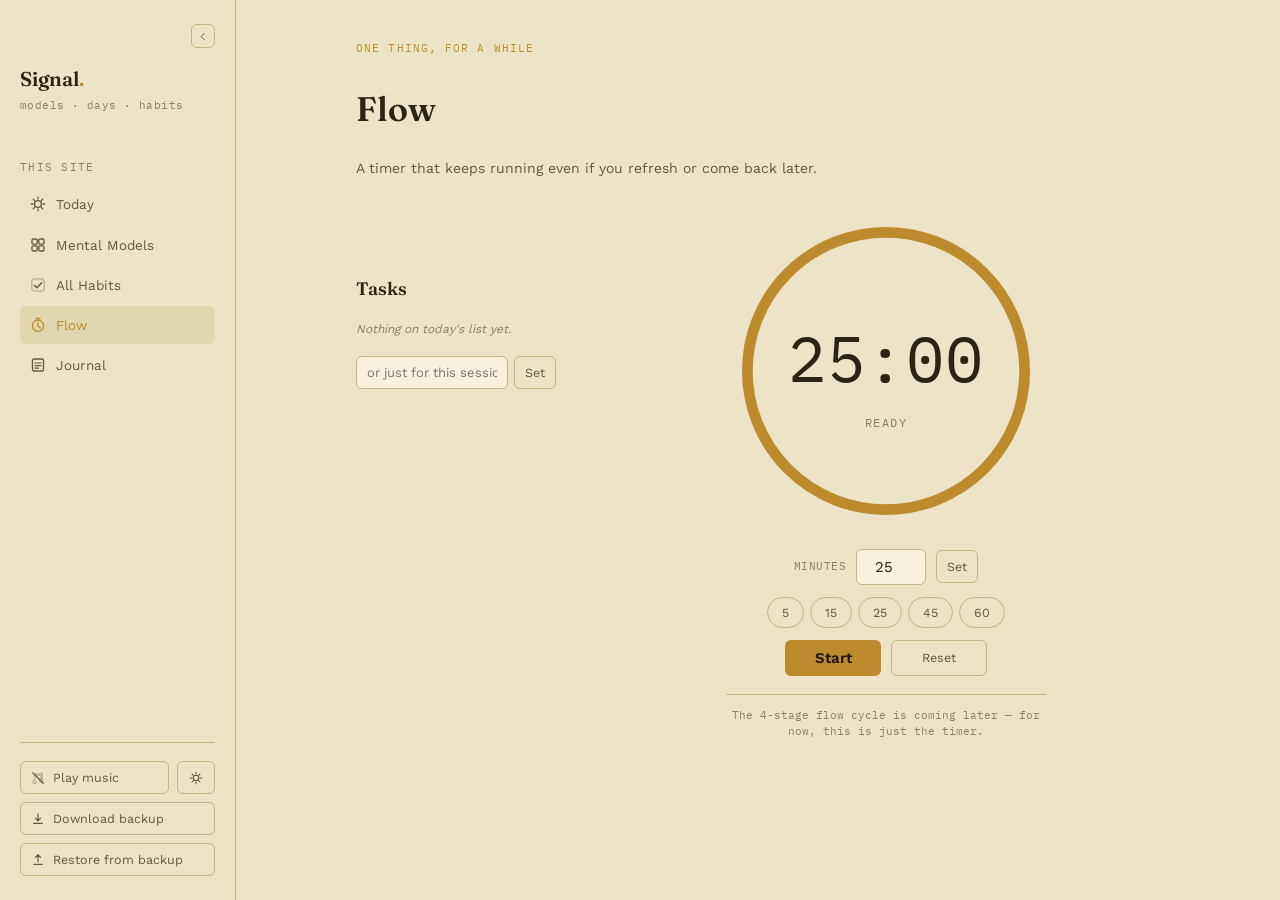
==== commit d46780c5: "v1.1.0 Bug fixes and some polish" ====
--- a/flow.html
+++ b/flow.html
@@ -7,7 +7,14 @@
 <script>
   // Blocking, runs before first paint: apply the saved theme immediately so switching to light
   // mode doesn't flash the dark theme for a frame first on the next page load.
-  try { if (localStorage.getItem('mm_theme') === 'light') { document.documentElement.classList.add('light-theme'); var m = document.querySelector('meta[name="theme-color"]'); if (m) m.setAttribute('content', '#F5EEDD'); } } catch(e){}
+  try {
+    var mmStored = localStorage.getItem('mm_theme');
+    // No manual choice saved yet: follow the OS light/dark setting instead of always defaulting
+    // to dark. Once the user actually toggles it (nav.js), that saved choice always wins here
+    // over whatever the OS is doing.
+    var mmWantLight = mmStored ? mmStored === 'light' : !!(window.matchMedia && window.matchMedia('(prefers-color-scheme: light)').matches);
+    if (mmWantLight) { document.documentElement.classList.add('light-theme'); var m = document.querySelector('meta[name="theme-color"]'); if (m) m.setAttribute('content', '#F5EEDD'); }
+  } catch(e){}
 </script>
 <link rel="stylesheet" href="styles.css">
 <link rel="manifest" href="manifest.json">
--- a/styles.css
+++ b/styles.css
@@ -557,10 +557,29 @@
    box could be almost anywhere. Now this input is wrapped in its own small `.open-day-wrap`
    (position:relative, sized to just the button) and given explicit `inset:0`, so it always
    covers exactly the same box as its own button — no ambiguity, no dependency on flex's static-
-   position quirks. Still invisible/non-interactive itself (pointer-events:none, opacity:0) —
-   the 📅 button remains the only real control, calling .click() on this input from JS. */
+   position quirks.
+   Real root cause of the picker still never opening on iPhone, after several rounds of
+   showPicker()/.click() JS fallbacks: per the WHATWG thread that proposed showPicker() in the
+   first place (github.com/whatwg/html/issues/6909), a *synthetic* .click() dispatched from JS
+   isn't specified to trigger a browser's native picker UI at all — only a real, direct,
+   trusted tap on the input itself is guaranteed to. showPicker() covers the "trigger it from a
+   button" case on browsers that implement it (desktop Chrome/Firefox/Safari), but iOS Safari
+   doesn't implement showPicker() for date inputs at all (still-open WebKit bug), which is why
+   this always fell through to the .click() fallback specifically on iPhone — the one path that
+   was never actually guaranteed to work there. Fix: stop routing the tap through JS entirely.
+   This input is no longer pointer-events:none — it's the thing that actually receives the real
+   tap directly (stacked exactly on top of the 📅 button via `inset:0`, same box, later in the
+   DOM so it paints on top), so opening the picker is the browser's own default, guaranteed
+   behavior for a genuine click on a date input — nothing JS-triggered, nothing to be an
+   unimplemented no-op on iOS. Deliberately NOT setting pointer-events:auto explicitly — leaving
+   it unset lets it inherit normally, so `.nav-disabled`'s pointer-events:none (Select mode)
+   still correctly disables this too, the same as any other control in that group. The 📅
+   button's own click handler (openDatePicker() in app.js/habit-detail.js) is kept only as a
+   keyboard-accessibility fallback (Tab to the button, Enter/Space fires a real click there) —
+   real taps/clicks anywhere in this box now land on the input, not the button. */
 .open-day-wrap{ position: relative; display: inline-flex; }
-.open-day-picker{ position: absolute; inset: 0; width: 100%; height: 100%; margin: 0; padding: 0; border: 0; opacity: 0; pointer-events: none; }
+.open-day-wrap:hover .open-day-btn{ color: var(--gold); border-color: var(--gold-dim); } /* real mouse hover now lands on the transparent input on top, not this sibling button directly — mirrored here so the existing hover color-change still shows */
+.open-day-picker{ position: absolute; inset: 0; width: 100%; height: 100%; margin: 0; padding: 0; border: 0; opacity: 0; cursor: pointer; }
 
 .add-form{ display:flex; gap: 8px; margin-bottom: 20px; flex-wrap: wrap; align-items:center; background: var(--bg-raised); border: 1px solid var(--line); padding: 12px; border-radius: var(--radius-m); }
 .add-form input, .add-form select{ background: var(--bg); border: 1px solid var(--line); color: var(--ink); padding: 8px 10px; border-radius: var(--radius-s); }
@@ -789,9 +808,20 @@
 .habit-row{ display:flex; align-items:center; gap:12px; background: var(--bg-raised); border: 1px solid var(--line); border-radius: var(--radius-s); padding: 9px 12px; width:100%; min-width:0; }
 .habit-row.done{ opacity: 0.5; }
 /* while hovering a logged habit, or while its metric/note is actually focused for editing,
-   drop the muting so it reads like any other (unlogged) row until you move on */
-.habit-row.done:hover,
+   drop the muting so it reads like any other (unlogged) row until you move on. The :hover half
+   is wrapped in (hover: hover) specifically — iOS Safari (and touchscreens generally) can treat
+   a tap as entering a "stuck" :hover state that only clears on the next tap elsewhere, which is
+   exactly what was reported: checking off a habit left that one row un-muted until tapping
+   somewhere else, while other rows muted immediately — the row you just tapped was the one
+   stuck in :hover. (hover: hover) only matches devices with a real, continuous pointer (a
+   mouse), so this un-mute-on-hover behavior — genuinely useful on desktop — simply doesn't
+   apply on a touchscreen, sticky or not. :focus-within is left unscoped; it's a real, separate,
+   keyboard-accessibility case (tabbing into a done row's note field) that iOS Safari's tap
+   behavior doesn't actually trigger for non-text controls like a checkbox in the first place. */
 .habit-row.done:focus-within{ opacity: 1; }
+@media (hover: hover) {
+  .habit-row.done:hover{ opacity: 1; }
+}
 .habit-row.dragging{ opacity: .35; }
 .habit-row .entry-drag-handle{ cursor:grab; }
 .habit-identity{ display:flex; align-items:center; gap:9px; text-decoration:none; color:inherit; flex-shrink: 0; width: 170px; min-width:0; }
@@ -844,7 +874,7 @@
 .cal-nav{ display:flex; align-items:center; gap:10px; margin-bottom:14px; font-family: var(--font-mono); }
 .cal-nav button{ background: var(--bg-raised); border:1px solid var(--line); color: var(--ink-dim); width:28px; height:28px; border-radius: var(--radius-s); cursor:pointer; }
 .cal-nav button:hover{ color: var(--gold); border-color: var(--gold-dim); }
-.cal-nav .cal-label{ font-size: 13px; min-width: 130px; }
+.cal-nav .cal-label{ font-size: 13px; min-width: 130px; text-align: center; }
 .cal-nav .cal-show-deleted-btn{ width: auto; height: 28px; padding: 0 10px; font-size: 11px; margin-left: auto; }
 .cal-nav .cal-show-deleted-btn.active{ color: var(--gold); border-color: var(--gold-dim); }
 
@@ -856,7 +886,13 @@
 .legend-hard-del:hover{ color: var(--rust); text-decoration-color: var(--rust); }
 .cal-legend .sw{ width:9px; height:9px; border-radius:50%; flex-shrink:0; }
 
-.cal-grid{ display:grid; grid-template-columns: repeat(7, 1fr); gap: 6px; }
+.cal-grid{ display:grid; grid-template-columns: repeat(7, var(--cal-cell-size, 1fr)); gap: 6px; } /* --cal-cell-size is set by
+  renderCalGrid() (app.js) only when a month's busiest day needs more room than the natural 1fr
+  column gives — falls back to plain 1fr, unchanged, the rest of the time. Widening the column
+  this way (rather than one cell's own width) keeps every cell in the grid the same uniform size,
+  so a busy day's cell grows as a true square, not a distorted one-off rectangle. #mCalGrid
+  (habit-detail's month view) never sets this property, so it's always the plain 1fr fallback
+  there — consistent with that view never having this problem to begin with. */
 .cal-dow{ font-family: var(--font-mono); font-size: 10px; color: var(--ink-faint); text-align:center; padding-bottom: 4px; }
 .cal-cell{ aspect-ratio: 1/1; border: 1px solid var(--line); border-radius: 7px; background: var(--bg-raised); padding: 5px; cursor:pointer; display:flex; flex-direction:column; justify-content: space-between; }
 .cal-cell:hover{ border-color: var(--gold-dim); }
@@ -877,10 +913,23 @@
 
 /* ---------- habit detail page ---------- */
 
+/* Habit-detail page: sticky back-button row. The habit name only fades in once actually
+   scrolled (.is-stuck, toggled by nav.js's existing shared sticky-head observer) — while at the
+   top the real name is already right there in .habit-detail-hero below, so showing it twice
+   would just take up space for nothing. */
+.habit-sticky-row{ display:flex; align-items:center; gap:14px; min-width:0; }
+.habit-sticky-name{ font-family: var(--font-display); font-weight:600; font-size:16px; color:var(--ink); white-space:nowrap; overflow:hidden; text-overflow:ellipsis; min-width:0; opacity:0; transform:translateY(-2px); transition: opacity .15s ease, transform .15s ease; }
+.page-head.sticky-head.is-stuck .habit-sticky-name{ opacity:1; transform:translateY(0); }
+/* Not sticky — cycles to the adjacent habit (in the same order as the Habits list/Today page),
+   sitting between the sticky back-button row and the full habit-name hero below it. Hidden
+   entirely when there's nothing to cycle to (see habit-detail.js). */
+.habit-prevnext-row{ display:flex; justify-content:space-between; gap:10px; margin: 0 0 18px; }
+
 .habit-detail-hero{ display:flex; align-items:center; gap:16px; margin-bottom: 28px; flex-wrap:wrap; }
 .habit-detail-hero .badge{ width:56px; height:56px; border-radius:16px; display:flex; align-items:center; justify-content:center; font-size:26px; border:1px solid var(--line); flex-shrink:0; }
 .habit-detail-hero h1{ font-family: var(--font-display); font-size:26px; margin:0; }
 .habit-detail-hero .stats{ font-family: var(--font-mono); font-size:12px; color: var(--ink-dim); margin-top:4px; }
+.habit-detail-hero .stats .stat-point{ white-space: nowrap; } /* keeps e.g. "since 05-09-2025" together as one unit when the line wraps, instead of splitting mid-phrase — see habit-detail.js renderHero() */
 .habit-detail-actions{ margin: 24px 0 30px; display:flex; gap:8px; justify-content:flex-end; }
 .habit-detail-actions .danger{ background:transparent; border:1px solid var(--rust); color: var(--rust); padding:8px 14px; border-radius: var(--radius-s); cursor:pointer; font-size: 12.5px; }
 .habit-detail-actions .danger:hover{ background: rgba(181,80,45,0.1); }
@@ -909,12 +958,36 @@
 
 .year-heatmap-wrap{ overflow-x:auto; padding-bottom: 8px; }
 .year-months{ display:flex; gap:3px; font-family: var(--font-mono); font-size:9.5px; color: var(--ink-faint); margin-bottom:4px; margin-left: 18px; }
+.year-grid-row{ display:flex; } /* wraps dow-labels + the heatmap itself — was an inline style on this div, moved into the stylesheet so the mobile override below has a normal selector to target */
 .year-heatmap{ display:flex; gap:3px; }
 .year-dow-labels{ display:flex; flex-direction:column; gap:3px; margin-right:4px; font-family: var(--font-mono); font-size: 8.5px; color: var(--ink-faint); }
 .year-dow-labels span{ height:11px; line-height:11px; }
+/* Horizontal Sun–Sat header, mobile-only counterpart to .year-dow-labels above (which is a
+   vertical sidebar — correct for desktop's weeks-as-columns layout, but doesn't apply once the
+   grid rotates to weeks-as-rows on mobile, see .year-heatmap-vertical below). Hidden here,
+   switched on inside the 760px mobile block. */
+/* ---------- year heatmap: mobile Sun–Sat header row (desktop uses the vertical Mon/Wed/Fri sidebar instead, see .year-dow-labels) ---------- */
+.year-dow-header{ display:none; gap:4px; margin-bottom:4px; font-family: var(--font-mono); font-size:11px; color: var(--ink-faint); } /* only ever
+  shown on mobile (display:flex override below) — font-size bumped 9px → 11px directly here,
+  safe since desktop never renders this element at all */
+.year-dow-header .ydow-cell{ width:16px; text-align:center; } /* .ydow-cell, not a blanket `span`
+  — the header's first child is .year-row-month-label (an invisible spacer reused from the
+  week-rows below, for alignment — see habit.html), which needs its OWN 26px width from that
+  class; a blanket `span` selector here was overriding it with 16px (specificity: element+class
+  beats class alone), quietly breaking the alignment between header and grid by a few px */
 .year-week{ display:flex; flex-direction:column; gap:3px; }
-.year-day{ width:11px; height:11px; border-radius:3px; background: var(--bg-raised-2); border:1px solid var(--line); }
+.year-day{ width:11px; height:11px; border-radius:3px; background: var(--bg-raised-2); border:1px solid var(--line); cursor: pointer; } /* cursor:pointer isn't just cosmetic here — a plain <div> with only a JS click handler and no cursor style is exactly the shape of element that needs 2 taps to register a click on iOS Safari (first tap registers as a hover-equivalent, second as the actual click); .cal-cell elsewhere already had this and never had the problem, which is what pointed at it here */
 .year-day.future{ opacity: .3; }
+/* Mobile-only rotated layout for the year heatmap — see habit-detail.js renderYear(). The
+   desktop grid (weeks as 53 columns, left to right across the year) is exactly what forced the
+   horizontal overflow/scrolling on a portrait phone reported repeatedly; rather than just making
+   that scroll more gracefully, the grid itself rotates on mobile — weeks become rows (stacked
+   top to bottom), days become the 7 columns within each row — which fits a phone's width with
+   no scrolling needed at all, since normal page-scroll already handles a tall, narrow grid. */
+.year-heatmap.year-heatmap-vertical{ flex-direction: column; gap:4px; }
+.year-week-row{ display:flex; align-items:center; gap:6px; }
+.year-row-month-label{ width:26px; flex-shrink:0; text-align:right; font-family: var(--font-mono); font-size:9.5px; color: var(--ink-faint); }
+.year-week-days{ display:flex; gap:4px; }
 
 .habit-log-feed{ margin-top: 10px; }
 .habit-log-feed .search-row .sr-date{
@@ -1011,6 +1084,9 @@
   width: 9px; height: 9px; border-radius: 50%;
   background: #fff; border: 1.5px solid var(--bg-raised);
 }
+:root.light-theme .cal-cell .note-dot{ border-color: rgba(43,39,24,.55); } /* var(--bg-raised) is
+  itself near-white in light mode, so the border was invisible there — a thin dark ring instead,
+  so the dot still reads against a light cell background */
 
 /* ---------- all-habits calendar: bigger dots + legend (index.html) ---------- */
 .cal-legend.big .li{ font-size: 13px; gap: 8px; }
@@ -1024,6 +1100,8 @@
   position: absolute; top: -2px; right: -2px; width: 5px; height: 5px; border-radius: 50%;
   background: #fff; border: 1px solid var(--bg-raised);
 }
+:root.light-theme .year-day .yd-note{ border-color: rgba(43,39,24,.55); } /* same fix as
+  .note-dot above — var(--bg-raised) is itself near-white in light mode, invisible as a border */
 .year-hover-label{
   font-family: var(--font-mono); font-size: 11.5px; color: var(--ink-dim); margin-bottom: 8px; min-height: 16px;
 }
@@ -1140,6 +1218,8 @@
 
 /* ---------- day list backward/forward nav shared with habits ---------- */
 .day-nav .next-disabled{ opacity: .3; cursor: default; pointer-events: none; }
+.cal-nav .next-disabled{ opacity: .3; cursor: default; pointer-events: none; } /* same treatment, for #calNext — habit-section month nav now stops at the current month */
+.year-nav .next-disabled{ opacity: .3; cursor: default; pointer-events: none; } /* same again, for #yNext — habit-detail's year heatmap now stops at the current year */
 
 
 /* ---------- collapsible toolbars (New Habit / Search toggles) ---------- */
@@ -1386,7 +1466,15 @@
   .shell.backup-panel-open .mobile-backup-panel{ display: flex; }
   .mobile-backup-panel .ghost-btn{ white-space: nowrap; }
 
-  .main{ padding: 24px 20px calc(150px + env(safe-area-inset-bottom)); max-width: 100%; } /* was
+  /* max-width:100vw, not 100%, matters a lot more than it looks — see the calendar-grid
+     comments further down for the full story, but short version: a percentage max-width on
+     .main can get inflated by a deeply-nested descendant's own intrinsic content size (proven
+     by testing — a fixed-width grid inside the Habit Tracker calendar was pushing .main to
+     454px on a 390px phone, entirely silently, no visual overflow warning of any kind). vw is
+     resolved directly against the viewport, immune to that regardless of what's nested inside
+     .main — this is what actually makes any "let a deeply-nested element scroll horizontally
+     instead of overflowing" fix downstream of .main reliable at all. */
+  .main{ padding: 24px 20px calc(150px + env(safe-area-inset-bottom)); max-width: 100vw; } /* was
     130px — barely cleared the floating buttons' own top edge with no breathing room; this
     applies to every page (.main is the shared content wrapper), not just Today */
   /* Flow's timer + controls need extra clearance beyond the general page padding above — it's
@@ -1396,6 +1484,10 @@
   /* the add-habit popup's color swatches were forced flex-wrap:nowrap for desktop's wider modal
      — on a phone-width modal that just pushed the row off the edge instead of wrapping */
   .habit-add-modal .color-picker{ flex-wrap: wrap; width: auto; }
+  /* Same fix, same reason, for the habit-detail page's own Edit form — .edit-row-icon-color's
+     desktop rule also forces nowrap, which on mobile just let the extra swatches run off the
+     edge instead of wrapping to a second row. */
+  .edit-row-icon-color .color-picker{ flex-wrap: wrap; max-width: none; }
 
   /* Today page's inline add-habit form: emoji picker previously got its own "open to the side"
      treatment here (mirroring the Habits-page modal's popup), but on a phone the panel could
@@ -1434,12 +1526,51 @@
   .flow-layout{ flex-direction: column-reverse; gap: 28px; align-items: center; }
   .flow-tasks-panel{ width: 100%; padding-top: 0; }
 
-  /* .current-date's 236px fixed desktop width (sized for the longest possible date string) was
-     the single biggest source of the "everything is a bit too wide" mobile overflow — that alone
-     could exceed a phone's viewport before anything else in the row was even accounted for */
-  .day-nav .current-date{ width: auto; min-width: 0; font-size: 12px; }
-  .day-nav{ flex-wrap: wrap; gap: 8px; }
-  .day-nav-dategroup{ flex-wrap: wrap; row-gap: 6px; gap: 6px; }
+  /* Fixed width now, not auto — on mobile this used to resize with whatever date string was
+     showing (no prefix for a plain date vs "Today · "/"Yest · "/"Tom · " for the three special
+     cases), which visibly shifted every button after it (next-day, today, the 📅 date-picker)
+     left and right as you navigated. 24ch covers the longest real case exactly ("Today · Wed, 25
+     Sep 2026" is 24 characters) if the font renders as a truly perfect monospace — but the font
+     here (IBM Plex Mono) is self-hosted, and its "ch" (the width of its "0" glyph) doesn't
+     necessarily match every OTHER character's advance width to the sub-pixel, especially
+     punctuation like "·" and ",". That's exactly what truncated "2026" down to "202" — a few
+     px short, not 4-5 characters' worth. calc(24ch + 10px) fixed the truncation, but then made
+     the row too wide — the 📅 date-picker button started wrapping to a second line, which is its
+     own problem. Narrowed to calc(24ch + 5px), then narrower still to calc(24ch + 2px) on
+     further feedback that even +5px still read as a bit much: still a font-relative estimate
+     with a small fixed buffer on top (not a guessed flat px value, and not trying to chase an
+     exact character count down to the pixel), just the smallest buffer that still clears the
+     truncation — verified against a real rendered page each time this number changed. flex-shrink:0
+     stops the wrapping flex row above from still nibbling at its width under pressure — it and
+     everything after it now sit at one fixed spot regardless of which date or page this is.
+     Covers Day List, Habit Tracker (Today page), and the habit-detail page's own day-nav in one
+     rule, all three share this same .current-date class. */
+  .day-nav .current-date{ width: calc(24ch + 1px); min-width: 0; flex-shrink: 0; overflow: hidden; text-overflow: ellipsis; font-size: 12px; }
+
+  /* .journal-save-hint intentionally has NO mobile override — the "way bigger" anomaly reported
+     was never really about this element's own font-size; it was the .main containment bug (see
+     the #calGrid comments below). With that fixed, this just inherits the base 10.5px like
+     everything else, no special-casing needed here at all. */
+
+  /* Habit Tracker calendar (Today page, #calGrid — NOT habit-detail's #mCalGrid, which only ever
+     shows one mark per day and never needed this). Round 41: transposed on mobile — weekdays
+     become a sticky leading column, weeks become columns that scroll/pinch-zoom horizontally,
+     instead of a busy day growing every row (and the whole page) taller. Built in app.js as
+     nested flex columns (one per week, each a fixed 7-cell stack) rather than a CSS-grid
+     transpose — a grid-auto-flow:column version positioned cells correctly but Chromium sized
+     the grid container's own auto height shorter than its actual row tracks once aspect-ratio
+     and an implicit custom-property column were both involved, clipping the bottom rows. Flex's
+     cross-axis "tallest child" sizing doesn't have that problem. */
+  #calGrid.cal-grid-mobile{
+    display: flex; align-items: flex-start; gap: 6px;
+    overflow-x: auto; -webkit-overflow-scrolling: touch; padding-bottom: 6px;
+  }
+  .cal-week-col{ display: flex; flex-direction: column; gap: 6px; flex: 0 0 var(--cal-cell-size, 44px); }
+  .cal-week-col-labels{ position: sticky; left: 0; z-index: 2; background: var(--bg); flex-basis: 22px; border-right: 1px solid var(--line); }
+  #calGrid.cal-grid-mobile .cal-dow, #calGrid.cal-grid-mobile .cal-cell{ flex: 0 0 var(--cal-cell-size, 44px); width: 100%; }
+  #calGrid.cal-grid-mobile .cal-dow{ display: flex; align-items: center; justify-content: center; padding: 0; }
+  .day-nav{ flex-wrap: wrap; gap: 4px; row-gap: 6px; }
+  .day-nav-dategroup{ flex-wrap: wrap; row-gap: 6px; gap: 2px; }
   /* Slightly larger than even the desktop base (30px) — phone touch targets benefit from a bit
      more room than the space freed up by the Yest/Tom abbreviation above would otherwise sit
      unused, and 27px (the previous mobile size) ran a bit small for a reliable tap. */
@@ -1596,7 +1727,10 @@
      which left no room for text-align to do anything), name itself stays left-aligned/normal
      reading order, only the secondary stats line shifts right. */
   .habit-hero-text{ flex: 1; min-width: 0; }
-  .habit-hero-text .stats{ text-align: right; }
+  /* Reverted from Round 23's right-align, per request — left-aligned like the other stat-style
+     rows on this page (e.g. Habits-list's own hl-insights), and paired with .stat-point (above)
+     so a wrapped line breaks between stat points instead of mid-phrase. */
+  .habit-hero-text .stats{ text-align: left; }
   /* Real bug found: .sticky-head never had a mobile override at all — it was using its desktop
      padding (16px top, 48px sides) and matching -48px negative side-margins completely
      unchanged on a phone, where .main's own padding is 20px, not 48px (a mismatch that likely
@@ -1622,6 +1756,67 @@
      right-aligned again on mobile (see above): give the row somewhere to wrap to instead of
      overflowing, the same class of bug as the sidebar/.current-date overflow fixed elsewhere. */
   .tabs{ flex-wrap: wrap; row-gap: 8px; }
+
+  /* Year heatmap (habit-detail page) — rotated to weeks-as-rows on mobile, see the base
+     .year-heatmap-vertical rule above and habit-detail.js's renderYear() for the structural
+     change. The desktop-only pieces (the top month-label row, the vertical Mon/Wed/Fri sidebar,
+     and the wrapper's own horizontal scrollbar) are switched off here; the rotated grid needs
+     none of them — a horizontal Sun–Sat header takes the sidebar's place instead. */
+  .year-heatmap-wrap{ overflow-x: visible; padding-bottom: 0; }
+  .year-months{ display:none; }
+  .year-dow-labels{ display:none; }
+  /* Centered as a block, not just left-flush — the whole point of the leading spacer span
+     (matching .year-row-month-label's width, added in habit.html) is so the header's content
+     has the exact same total width as each week-row below it (label-width + gap + 7 cells +
+     their gaps); centering both independently (same width in each) still lines them up. Old
+     margin-left:32px hack removed — it was a fixed offset from the left edge, which doesn't
+     center, it just shifts.
+     transform:translateX(-16px), not margin-left — centering the *whole* block (spacer + 7
+     columns) puts the middle of that whole block at true center, but the spacer only sits on
+     the left, so the visible 7-column part (the part that actually reads as "the grid" to a
+     person looking at it) ends up sitting exactly half the spacer's width — 16px, half of 32px —
+     right of true center. A first attempt shifted this with margin-left:-16px, but verified
+     testing showed that only moved the visible columns half as far as intended (8px, not 16) —
+     a negative margin on a width:auto flex box doesn't just reposition it, it also *grows* the
+     box's own computed width by the same amount (per the standard block-width formula), and
+     justify-content:center then re-centers within that now-wider box, diluting the correction by
+     half. transform doesn't touch box-model width at all, so the full -16px repositioning
+     actually lands — confirmed pixel-exact (block center and visible-column center both measured
+     at the same x) against a real rendered page. */
+  .year-dow-header{ display:flex; gap:6px; justify-content:center; transform: translateX(-16px); }
+  .year-dow-header .ydow-cell{ width:32px; }
+  .year-grid-row{ justify-content:center; transform: translateX(-16px); }
+  /* Cells bumped once more (28px → 32px) per request. Gaps left at 6px; the row-label column
+     (26px) + its own 6px gap match the header spacer above, so alignment holds regardless of
+     exact cell size (both sides scale together). */
+  .year-day{ width:32px; height:32px; }
+  /* "Has a note" indicator dot — bigger to match the now much-larger (32px, was 11px on desktop)
+     cells; base rule's 5px was sized for that original desktop scale. */
+  .year-day .yd-note{ width: 9px; height: 9px; top: -3px; right: -3px; }
+  /* Month label ("Jan", "Feb"...) at the start of a week-row a new month begins in — bigger,
+     matching the cells around it; base rule's 9.5px was also sized for the small desktop cells. */
+  .year-row-month-label{ font-size: 12px; }
+  /* Year label in the year-nav (prev ‹ 2026 › next) — centered within its own reserved width
+     instead of left-aligned, so it visually centers between the two arrow buttons either side. */
+  .year-nav .year-label{ text-align: center; }
+  .year-heatmap.year-heatmap-vertical{ gap:6px; }
+  .year-week-days{ gap:6px; }
+
+  /* Month/Year tab row (habit-detail page only — scoped via #calTabs so this doesn't touch the
+     Today page's own Today/Calendar .tabs, a separate use of the same class): centered, with
+     Month on the left and Year on the right (i.e. plain DOM order — no order override needed;
+     the previous round's right-align + Month-at-the-far-right was a different, since-reversed
+     request). */
+  #calTabs{ justify-content: center; }
+
+  /* Month-view's own nav (prev/label/next) and the Year-view nav — centered instead of left,
+     per request. #mCalNav scopes this to habit-detail's Month view specifically; the Today
+     page's Calendar tab reuses the plain .cal-nav class but also carries a "Show deleted"
+     button pinned right via margin-left:auto, which centering here would fight with, so that
+     one is deliberately left untouched. .year-nav is only ever used on this page, safe to
+     target directly. */
+  #mCalNav{ justify-content: center; }
+  .year-nav{ justify-content: center; }
 
   /* Journal grid: 2 cards per row instead of 3 — 3 across was too tight to read on a phone */
   .journal-grid{ grid-template-columns: repeat(2, 1fr); }
